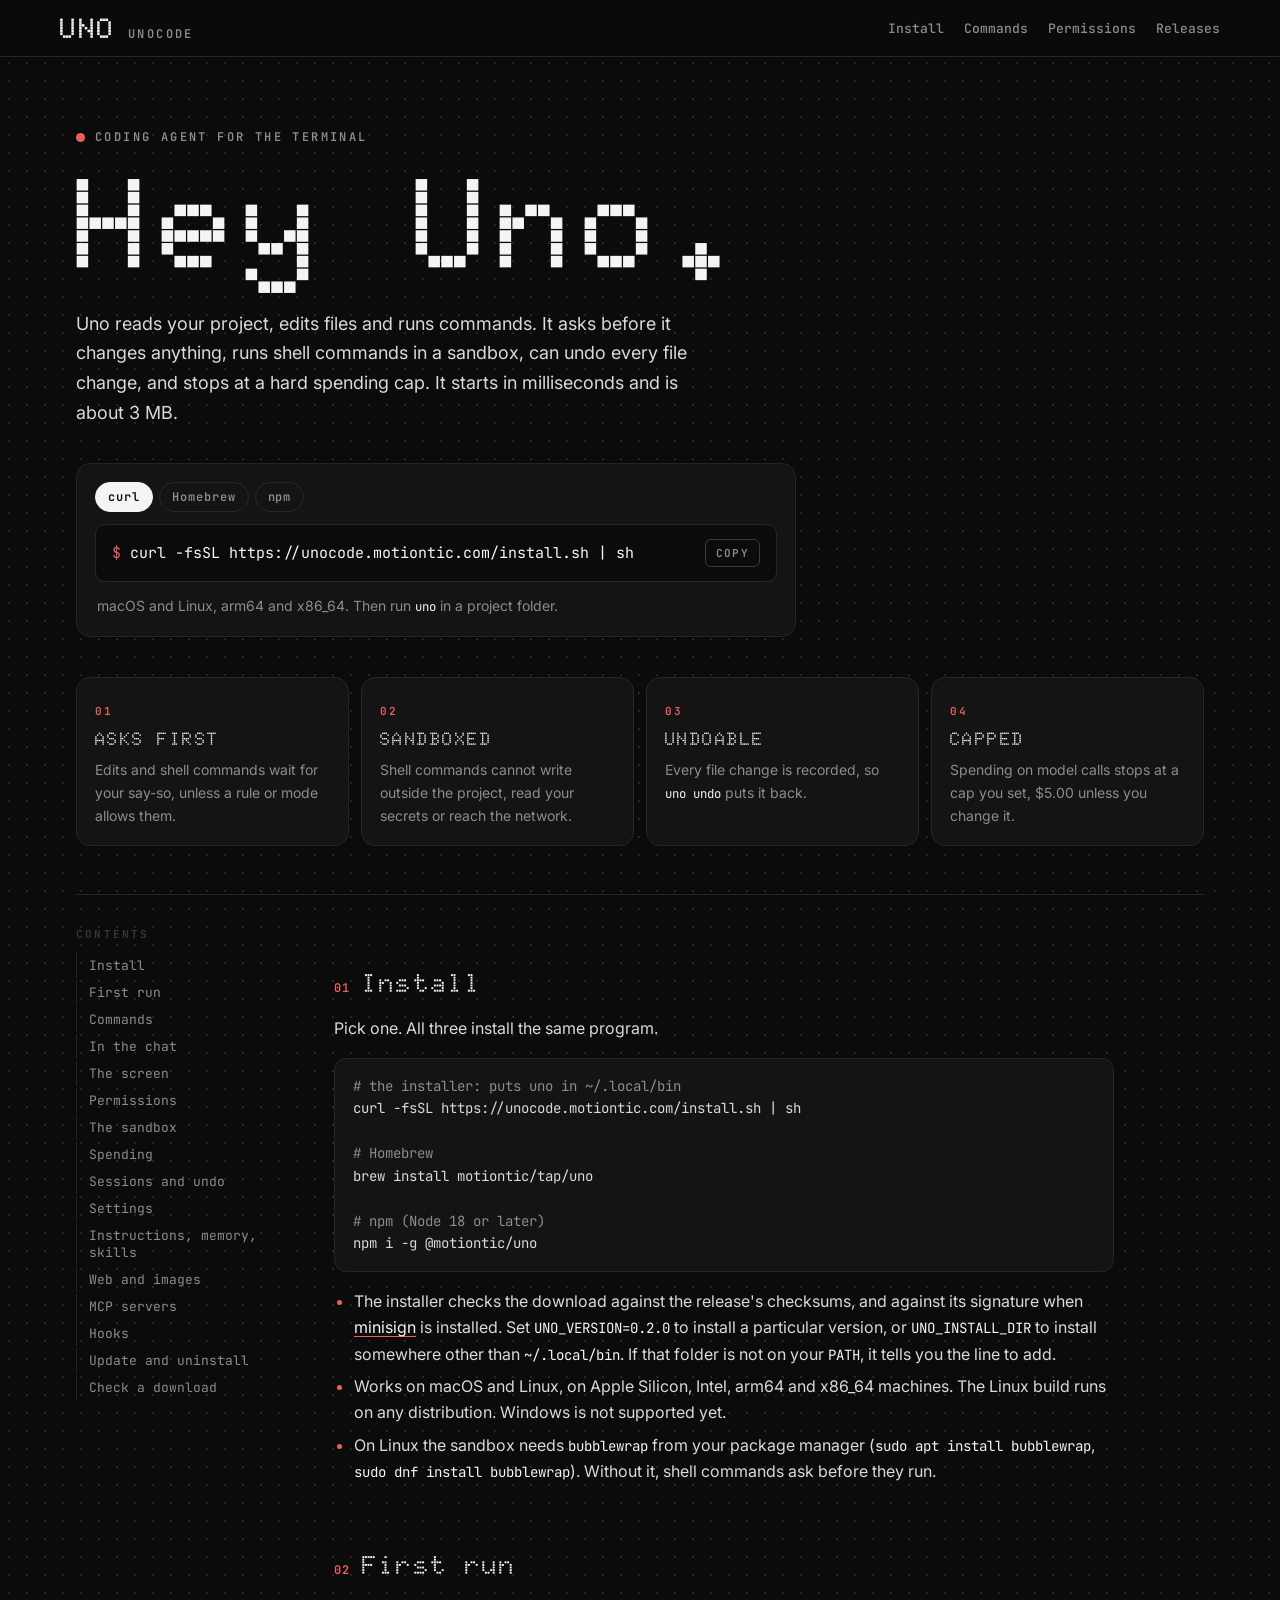
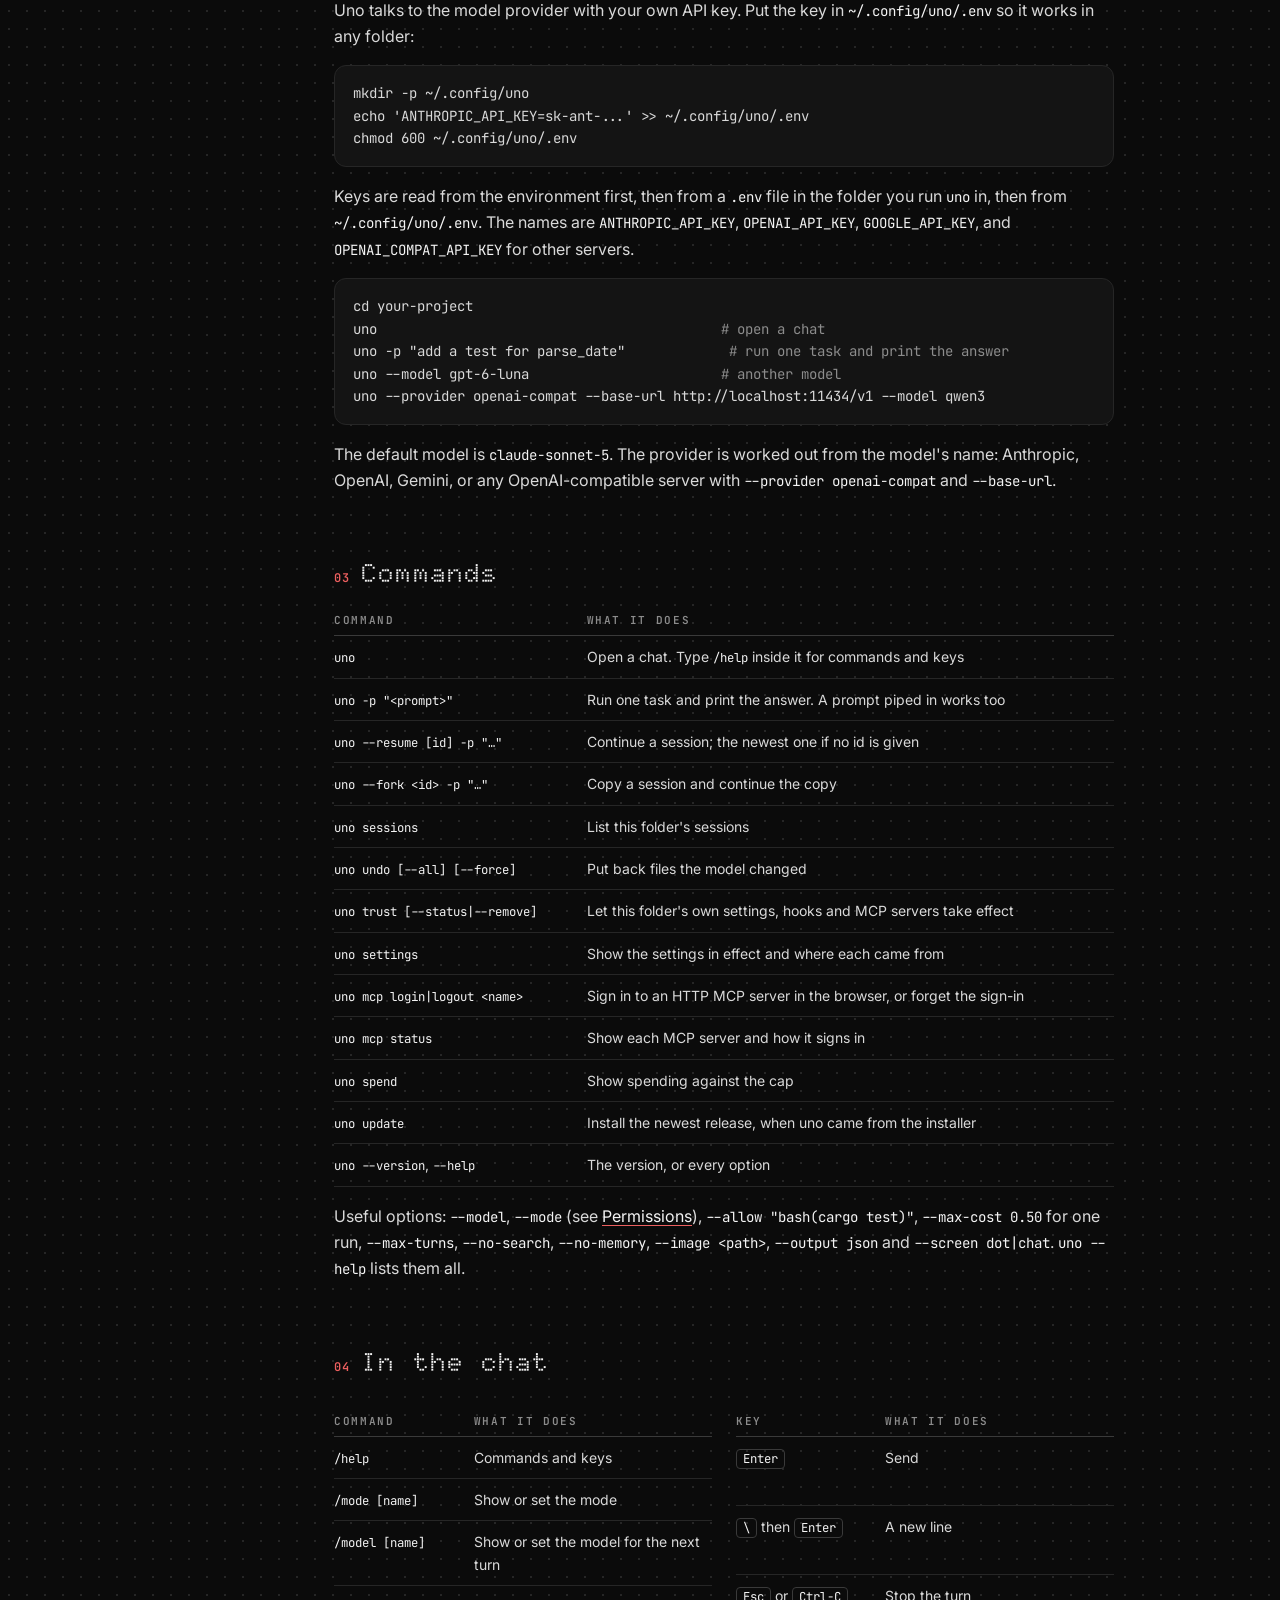
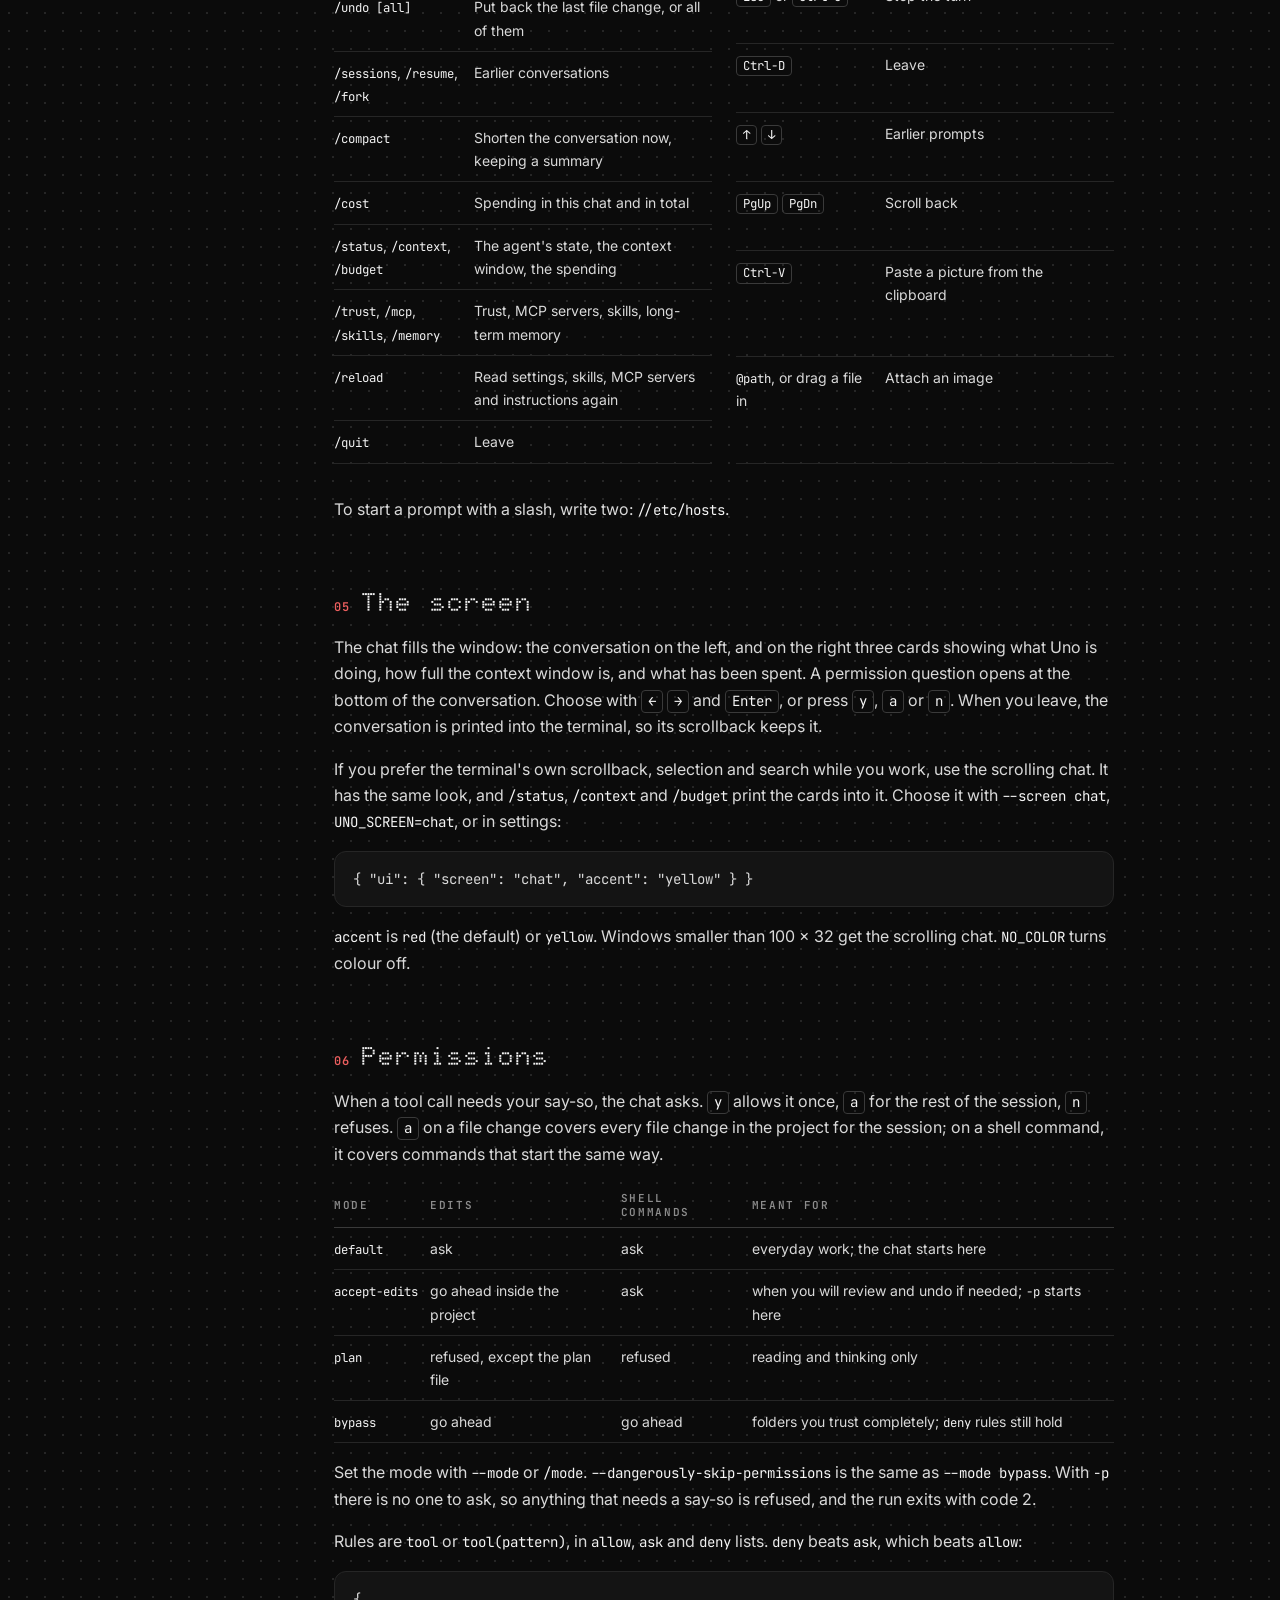
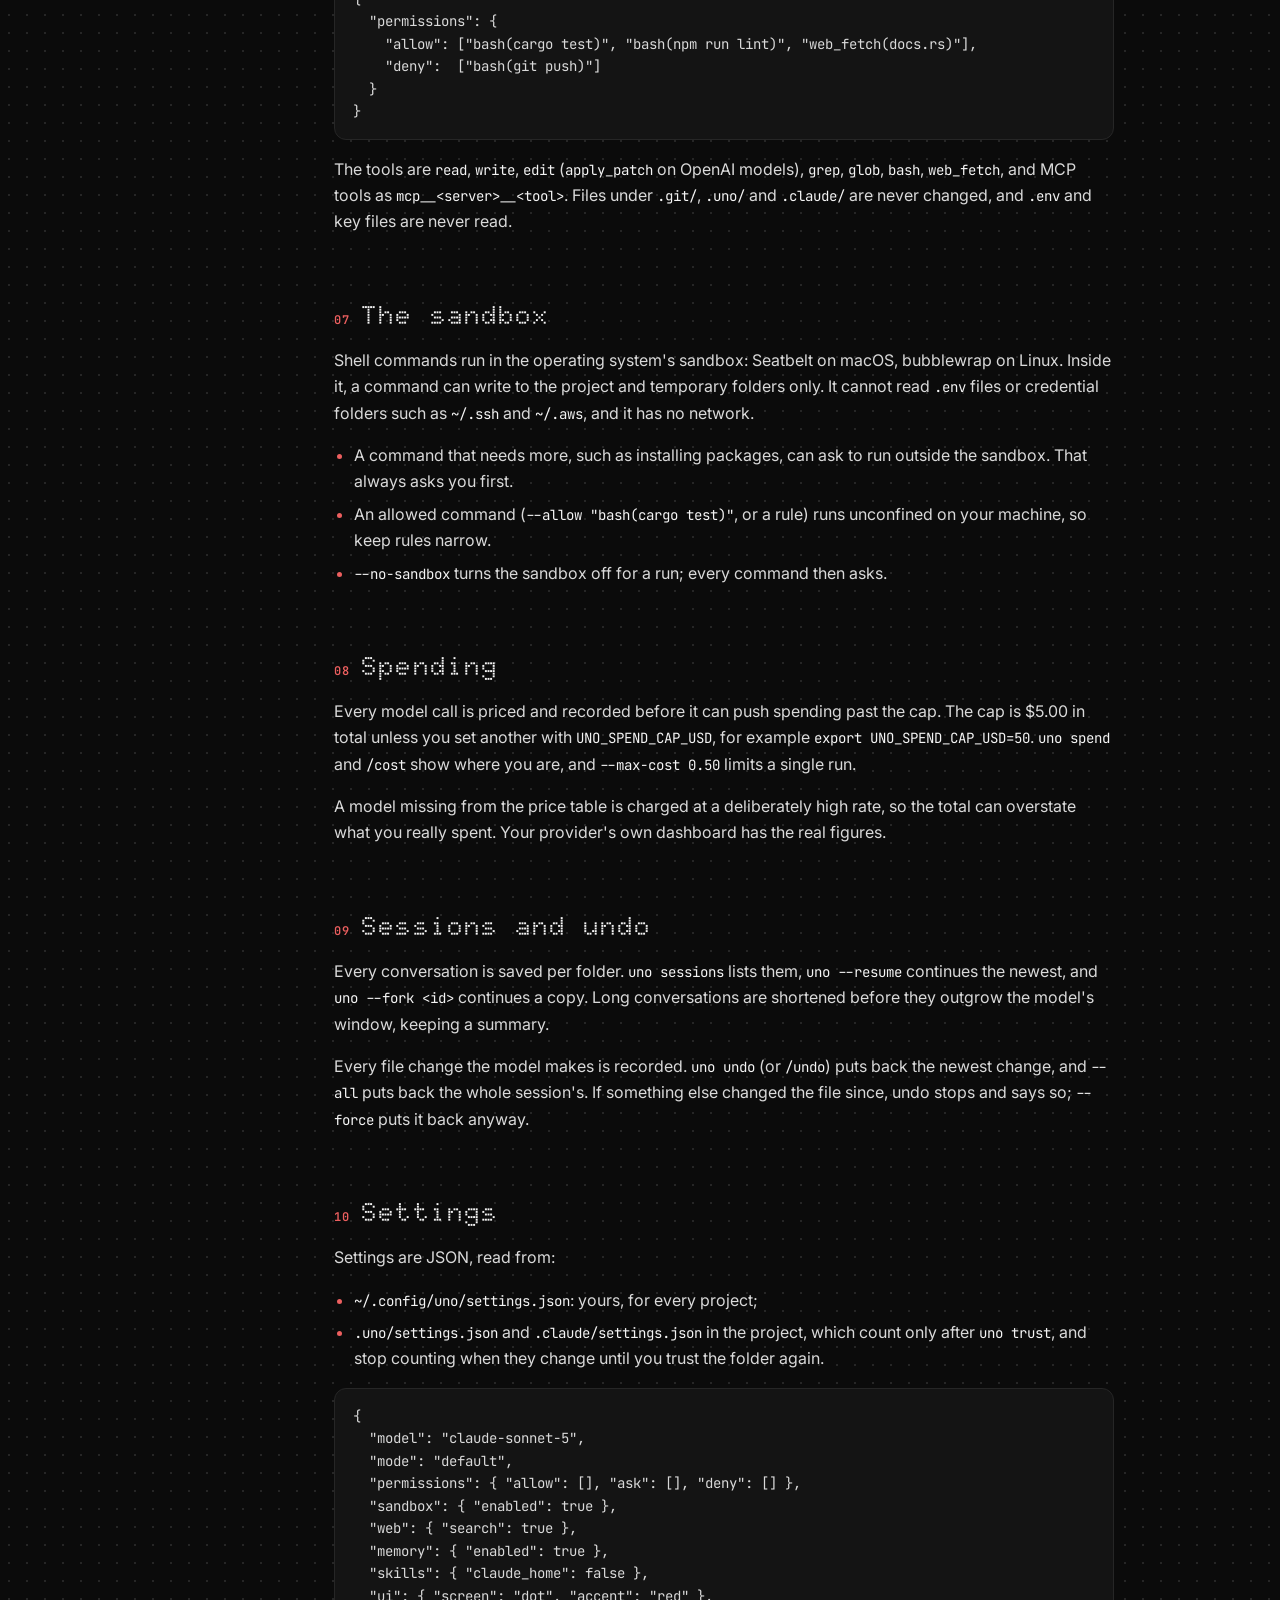
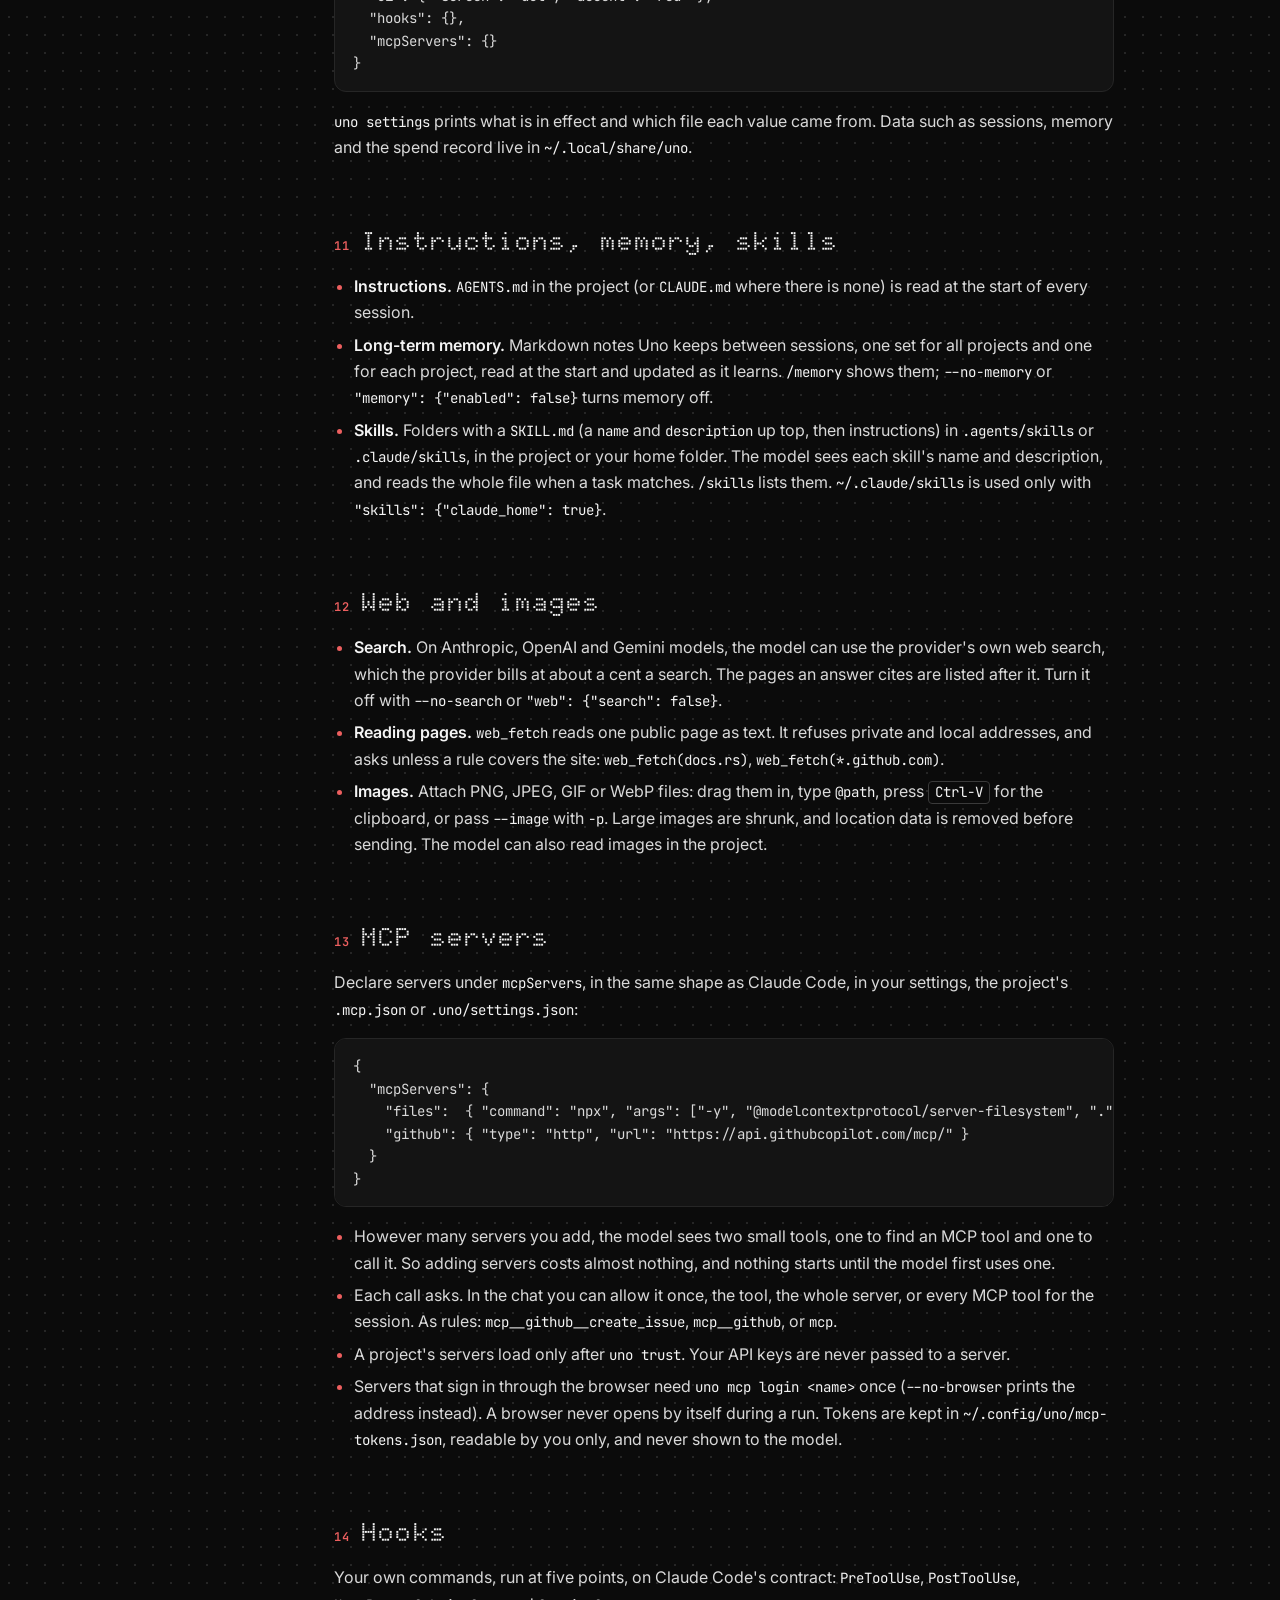
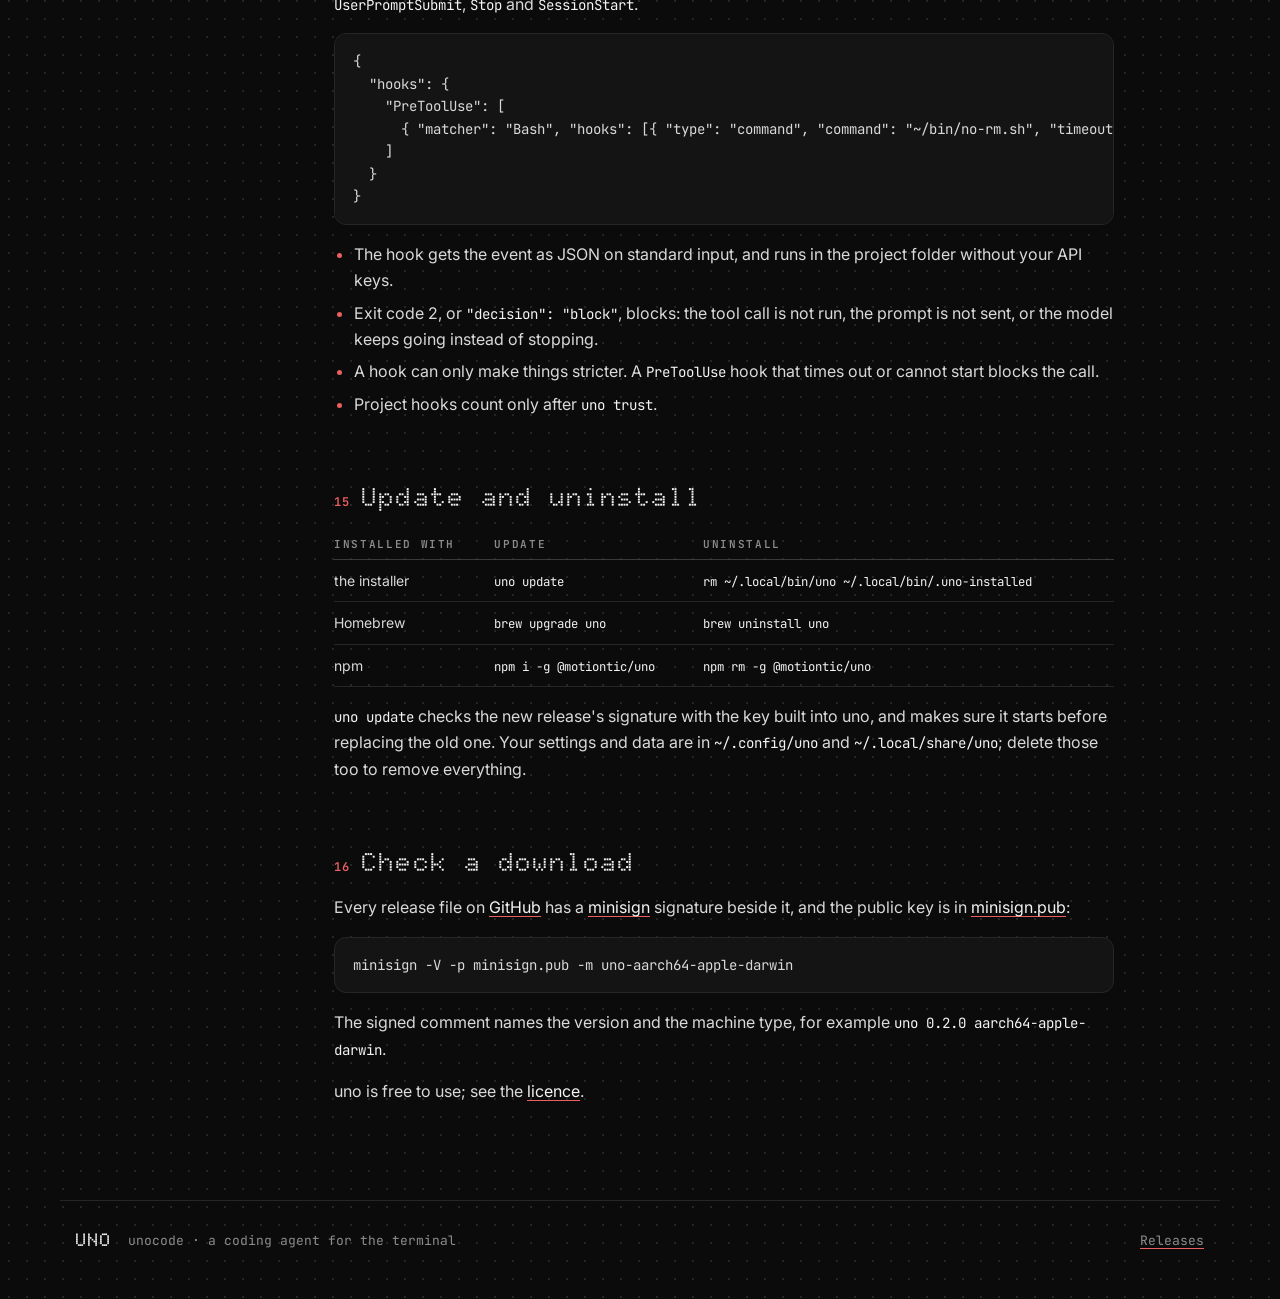
==== index.html @ 49a7e7c2 "uno 0.1.0" ====
<!doctype html>
<html lang="en">
<head>
<meta charset="utf-8">
<meta name="viewport" content="width=device-width, initial-scale=1">
<title>unocode · Uno, a coding agent for the terminal</title>
<meta name="description" content="Uno is a small, fast coding agent for the terminal. It asks before it changes anything, runs commands in a sandbox, and keeps a hard cap on spending.">
<link rel="icon" href="data:image/svg+xml,%3Csvg xmlns='http://www.w3.org/2000/svg' viewBox='0 0 16 16'%3E%3Crect width='16' height='16' rx='3' fill='%230b0b0b'/%3E%3Ccircle cx='8' cy='8' r='3.5' fill='%23ec5f5f'/%3E%3C/svg%3E">
<link rel="preconnect" href="https://fonts.googleapis.com">
<link rel="preconnect" href="https://fonts.gstatic.com" crossorigin>
<link href="https://fonts.googleapis.com/css2?family=Doto:wght@700;900&family=JetBrains+Mono:wght@400;600&family=Inter:wght@400;500;600&display=swap" rel="stylesheet">
<link rel="stylesheet" href="style.css">
</head>
<body>

<header class="top">
  <a class="mark" href="#top" aria-label="unocode home"><span class="dots">UNO</span><span class="name">UNOCODE</span></a>
  <nav class="toplinks">
    <a href="#install">Install</a>
    <a href="#commands">Commands</a>
    <a href="#permissions">Permissions</a>
    <a href="https://github.com/motiontic/unocode-releases/releases">Releases</a>
  </nav>
</header>

<main id="top">

<section class="hero">
  <p class="eyebrow"><span class="live"></span> CODING AGENT FOR THE TERMINAL</p>
  <h1 class="dots">Hey Uno.</h1>
  <p class="lede">Uno reads your project, edits files and runs commands. It asks before it changes anything, runs shell commands in a sandbox, can undo every file change, and stops at a hard spending cap. It starts in milliseconds and is about 3 MB.</p>

  <div class="install" role="tablist" aria-label="Ways to install">
    <div class="tabs">
      <button role="tab" aria-selected="true" data-tab="curl">curl</button>
      <button role="tab" aria-selected="false" data-tab="brew">Homebrew</button>
      <button role="tab" aria-selected="false" data-tab="npm">npm</button>
    </div>
    <div class="cmd" data-panel="curl"><code>curl -fsSL https://unocode.motiontic.com/install.sh | sh</code><button class="copy" aria-label="Copy">COPY</button></div>
    <div class="cmd" data-panel="brew" hidden><code>brew install motiontic/tap/uno</code><button class="copy" aria-label="Copy">COPY</button></div>
    <div class="cmd" data-panel="npm" hidden><code>npm i -g @motiontic/uno</code><button class="copy" aria-label="Copy">COPY</button></div>
    <p class="fine">macOS and Linux, arm64 and x86_64. Then run <code>uno</code> in a project folder.</p>
  </div>

  <div class="cards">
    <div class="card"><span class="num">01</span><h3>ASKS FIRST</h3><p>Edits and shell commands wait for your say-so, unless a rule or mode allows them.</p></div>
    <div class="card"><span class="num">02</span><h3>SANDBOXED</h3><p>Shell commands cannot write outside the project, read your secrets or reach the network.</p></div>
    <div class="card"><span class="num">03</span><h3>UNDOABLE</h3><p>Every file change is recorded, so <code>uno undo</code> puts it back.</p></div>
    <div class="card"><span class="num">04</span><h3>CAPPED</h3><p>Spending on model calls stops at a cap you set, $5.00 unless you change it.</p></div>
  </div>
</section>

<div class="layout">
<aside class="toc" aria-label="Contents">
  <p class="toc-title">CONTENTS</p>
  <a href="#install">Install</a>
  <a href="#first-run">First run</a>
  <a href="#commands">Commands</a>
  <a href="#chat">In the chat</a>
  <a href="#screen">The screen</a>
  <a href="#permissions">Permissions</a>
  <a href="#sandbox">The sandbox</a>
  <a href="#spending">Spending</a>
  <a href="#sessions">Sessions and undo</a>
  <a href="#settings">Settings</a>
  <a href="#context">Instructions, memory, skills</a>
  <a href="#web">Web and images</a>
  <a href="#mcp">MCP servers</a>
  <a href="#hooks">Hooks</a>
  <a href="#update">Update and uninstall</a>
  <a href="#verify">Check a download</a>
</aside>

<article class="doc">

<section id="install">
<h2><span class="n">01</span> Install</h2>
<p>Pick one. All three install the same program.</p>
<pre><code><span class="c"># the installer: puts uno in ~/.local/bin</span>
curl -fsSL https://unocode.motiontic.com/install.sh | sh

<span class="c"># Homebrew</span>
brew install motiontic/tap/uno

<span class="c"># npm (Node 18 or later)</span>
npm i -g @motiontic/uno</code></pre>
<ul>
  <li>The installer checks the download against the release's checksums, and against its signature when <a href="https://jedisct1.github.io/minisign/">minisign</a> is installed. Set <code>UNO_VERSION=0.2.0</code> to install a particular version, or <code>UNO_INSTALL_DIR</code> to install somewhere other than <code>~/.local/bin</code>. If that folder is not on your <code>PATH</code>, it tells you the line to add.</li>
  <li>Works on macOS and Linux, on Apple Silicon, Intel, arm64 and x86_64 machines. The Linux build runs on any distribution. Windows is not supported yet.</li>
  <li>On Linux the sandbox needs <code>bubblewrap</code> from your package manager (<code>sudo apt install bubblewrap</code>, <code>sudo dnf install bubblewrap</code>). Without it, shell commands ask before they run.</li>
</ul>
</section>

<section id="first-run">
<h2><span class="n">02</span> First run</h2>
<p>Uno talks to the model provider with your own API key. Put the key in <code>~/.config/uno/.env</code> so it works in any folder:</p>
<pre><code>mkdir -p ~/.config/uno
echo 'ANTHROPIC_API_KEY=sk-ant-...' &gt;&gt; ~/.config/uno/.env
chmod 600 ~/.config/uno/.env</code></pre>
<p>Keys are read from the environment first, then from a <code>.env</code> file in the folder you run <code>uno</code> in, then from <code>~/.config/uno/.env</code>. The names are <code>ANTHROPIC_API_KEY</code>, <code>OPENAI_API_KEY</code>, <code>GOOGLE_API_KEY</code>, and <code>OPENAI_COMPAT_API_KEY</code> for other servers.</p>
<pre><code>cd your-project
uno                                           <span class="c"># open a chat</span>
uno -p "add a test for parse_date"             <span class="c"># run one task and print the answer</span>
uno --model gpt-6-luna                        <span class="c"># another model</span>
uno --provider openai-compat --base-url http://localhost:11434/v1 --model qwen3</code></pre>
<p>The default model is <code>claude-sonnet-5</code>. The provider is worked out from the model's name: Anthropic, OpenAI, Gemini, or any OpenAI-compatible server with <code>--provider openai-compat</code> and <code>--base-url</code>.</p>
</section>

<section id="commands">
<h2><span class="n">03</span> Commands</h2>
<table>
<thead><tr><th>Command</th><th>What it does</th></tr></thead>
<tbody>
<tr><td><code>uno</code></td><td>Open a chat. Type <code>/help</code> inside it for commands and keys</td></tr>
<tr><td><code>uno -p "&lt;prompt&gt;"</code></td><td>Run one task and print the answer. A prompt piped in works too</td></tr>
<tr><td><code>uno --resume [id] -p "…"</code></td><td>Continue a session; the newest one if no id is given</td></tr>
<tr><td><code>uno --fork &lt;id&gt; -p "…"</code></td><td>Copy a session and continue the copy</td></tr>
<tr><td><code>uno sessions</code></td><td>List this folder's sessions</td></tr>
<tr><td><code>uno undo [--all] [--force]</code></td><td>Put back files the model changed</td></tr>
<tr><td><code>uno trust [--status|--remove]</code></td><td>Let this folder's own settings, hooks and MCP servers take effect</td></tr>
<tr><td><code>uno settings</code></td><td>Show the settings in effect and where each came from</td></tr>
<tr><td><code>uno mcp login|logout &lt;name&gt;</code></td><td>Sign in to an HTTP MCP server in the browser, or forget the sign-in</td></tr>
<tr><td><code>uno mcp status</code></td><td>Show each MCP server and how it signs in</td></tr>
<tr><td><code>uno spend</code></td><td>Show spending against the cap</td></tr>
<tr><td><code>uno update</code></td><td>Install the newest release, when uno came from the installer</td></tr>
<tr><td><code>uno --version</code>, <code>--help</code></td><td>The version, or every option</td></tr>
</tbody>
</table>
<p>Useful options: <code>--model</code>, <code>--mode</code> (see <a href="#permissions">Permissions</a>), <code>--allow "bash(cargo test)"</code>, <code>--max-cost 0.50</code> for one run, <code>--max-turns</code>, <code>--no-search</code>, <code>--no-memory</code>, <code>--image &lt;path&gt;</code>, <code>--output json</code> and <code>--screen dot|chat</code>. <code>uno --help</code> lists them all.</p>
</section>

<section id="chat">
<h2><span class="n">04</span> In the chat</h2>
<div class="two">
<table>
<thead><tr><th>Command</th><th>What it does</th></tr></thead>
<tbody>
<tr><td><code>/help</code></td><td>Commands and keys</td></tr>
<tr><td><code>/mode [name]</code></td><td>Show or set the mode</td></tr>
<tr><td><code>/model [name]</code></td><td>Show or set the model for the next turn</td></tr>
<tr><td><code>/undo [all]</code></td><td>Put back the last file change, or all of them</td></tr>
<tr><td><code>/sessions</code>, <code>/resume</code>, <code>/fork</code></td><td>Earlier conversations</td></tr>
<tr><td><code>/compact</code></td><td>Shorten the conversation now, keeping a summary</td></tr>
<tr><td><code>/cost</code></td><td>Spending in this chat and in total</td></tr>
<tr><td><code>/status</code>, <code>/context</code>, <code>/budget</code></td><td>The agent's state, the context window, the spending</td></tr>
<tr><td><code>/trust</code>, <code>/mcp</code>, <code>/skills</code>, <code>/memory</code></td><td>Trust, MCP servers, skills, long-term memory</td></tr>
<tr><td><code>/reload</code></td><td>Read settings, skills, MCP servers and instructions again</td></tr>
<tr><td><code>/quit</code></td><td>Leave</td></tr>
</tbody>
</table>
<table>
<thead><tr><th>Key</th><th>What it does</th></tr></thead>
<tbody>
<tr><td><kbd>Enter</kbd></td><td>Send</td></tr>
<tr><td><kbd>\</kbd> then <kbd>Enter</kbd></td><td>A new line</td></tr>
<tr><td><kbd>Esc</kbd> or <kbd>Ctrl-C</kbd></td><td>Stop the turn</td></tr>
<tr><td><kbd>Ctrl-D</kbd></td><td>Leave</td></tr>
<tr><td><kbd>↑</kbd> <kbd>↓</kbd></td><td>Earlier prompts</td></tr>
<tr><td><kbd>PgUp</kbd> <kbd>PgDn</kbd></td><td>Scroll back</td></tr>
<tr><td><kbd>Ctrl-V</kbd></td><td>Paste a picture from the clipboard</td></tr>
<tr><td><code>@path</code>, or drag a file in</td><td>Attach an image</td></tr>
</tbody>
</table>
</div>
<p>To start a prompt with a slash, write two: <code>//etc/hosts</code>.</p>
</section>

<section id="screen">
<h2><span class="n">05</span> The screen</h2>
<p>The chat fills the window: the conversation on the left, and on the right three cards showing what Uno is doing, how full the context window is, and what has been spent. A permission question opens at the bottom of the conversation. Choose with <kbd>←</kbd> <kbd>→</kbd> and <kbd>Enter</kbd>, or press <kbd>y</kbd>, <kbd>a</kbd> or <kbd>n</kbd>. When you leave, the conversation is printed into the terminal, so its scrollback keeps it.</p>
<p>If you prefer the terminal's own scrollback, selection and search while you work, use the scrolling chat. It has the same look, and <code>/status</code>, <code>/context</code> and <code>/budget</code> print the cards into it. Choose it with <code>--screen chat</code>, <code>UNO_SCREEN=chat</code>, or in settings:</p>
<pre><code>{ "ui": { "screen": "chat", "accent": "yellow" } }</code></pre>
<p><code>accent</code> is <code>red</code> (the default) or <code>yellow</code>. Windows smaller than 100 × 32 get the scrolling chat. <code>NO_COLOR</code> turns colour off.</p>
</section>

<section id="permissions">
<h2><span class="n">06</span> Permissions</h2>
<p>When a tool call needs your say-so, the chat asks. <kbd>y</kbd> allows it once, <kbd>a</kbd> for the rest of the session, <kbd>n</kbd> refuses. <kbd>a</kbd> on a file change covers every file change in the project for the session; on a shell command, it covers commands that start the same way.</p>
<table>
<thead><tr><th>Mode</th><th>Edits</th><th>Shell commands</th><th>Meant for</th></tr></thead>
<tbody>
<tr><td><code>default</code></td><td>ask</td><td>ask</td><td>everyday work; the chat starts here</td></tr>
<tr><td><code>accept-edits</code></td><td>go ahead inside the project</td><td>ask</td><td>when you will review and undo if needed; <code>-p</code> starts here</td></tr>
<tr><td><code>plan</code></td><td>refused, except the plan file</td><td>refused</td><td>reading and thinking only</td></tr>
<tr><td><code>bypass</code></td><td>go ahead</td><td>go ahead</td><td>folders you trust completely; <code>deny</code> rules still hold</td></tr>
</tbody>
</table>
<p>Set the mode with <code>--mode</code> or <code>/mode</code>. <code>--dangerously-skip-permissions</code> is the same as <code>--mode bypass</code>. With <code>-p</code> there is no one to ask, so anything that needs a say-so is refused, and the run exits with code 2.</p>
<p>Rules are <code>tool</code> or <code>tool(pattern)</code>, in <code>allow</code>, <code>ask</code> and <code>deny</code> lists. <code>deny</code> beats <code>ask</code>, which beats <code>allow</code>:</p>
<pre><code>{
  "permissions": {
    "allow": ["bash(cargo test)", "bash(npm run lint)", "web_fetch(docs.rs)"],
    "deny":  ["bash(git push)"]
  }
}</code></pre>
<p>The tools are <code>read</code>, <code>write</code>, <code>edit</code> (<code>apply_patch</code> on OpenAI models), <code>grep</code>, <code>glob</code>, <code>bash</code>, <code>web_fetch</code>, and MCP tools as <code>mcp__&lt;server&gt;__&lt;tool&gt;</code>. Files under <code>.git/</code>, <code>.uno/</code> and <code>.claude/</code> are never changed, and <code>.env</code> and key files are never read.</p>
</section>

<section id="sandbox">
<h2><span class="n">07</span> The sandbox</h2>
<p>Shell commands run in the operating system's sandbox: Seatbelt on macOS, bubblewrap on Linux. Inside it, a command can write to the project and temporary folders only. It cannot read <code>.env</code> files or credential folders such as <code>~/.ssh</code> and <code>~/.aws</code>, and it has no network.</p>
<ul>
  <li>A command that needs more, such as installing packages, can ask to run outside the sandbox. That always asks you first.</li>
  <li>An allowed command (<code>--allow "bash(cargo test)"</code>, or a rule) runs unconfined on your machine, so keep rules narrow.</li>
  <li><code>--no-sandbox</code> turns the sandbox off for a run; every command then asks.</li>
</ul>
</section>

<section id="spending">
<h2><span class="n">08</span> Spending</h2>
<p>Every model call is priced and recorded before it can push spending past the cap. The cap is $5.00 in total unless you set another with <code>UNO_SPEND_CAP_USD</code>, for example <code>export UNO_SPEND_CAP_USD=50</code>. <code>uno spend</code> and <code>/cost</code> show where you are, and <code>--max-cost 0.50</code> limits a single run.</p>
<p>A model missing from the price table is charged at a deliberately high rate, so the total can overstate what you really spent. Your provider's own dashboard has the real figures.</p>
</section>

<section id="sessions">
<h2><span class="n">09</span> Sessions and undo</h2>
<p>Every conversation is saved per folder. <code>uno sessions</code> lists them, <code>uno --resume</code> continues the newest, and <code>uno --fork &lt;id&gt;</code> continues a copy. Long conversations are shortened before they outgrow the model's window, keeping a summary.</p>
<p>Every file change the model makes is recorded. <code>uno undo</code> (or <code>/undo</code>) puts back the newest change, and <code>--all</code> puts back the whole session's. If something else changed the file since, undo stops and says so; <code>--force</code> puts it back anyway.</p>
</section>

<section id="settings">
<h2><span class="n">10</span> Settings</h2>
<p>Settings are JSON, read from:</p>
<ul>
  <li><code>~/.config/uno/settings.json</code>: yours, for every project;</li>
  <li><code>.uno/settings.json</code> and <code>.claude/settings.json</code> in the project, which count only after <code>uno trust</code>, and stop counting when they change until you trust the folder again.</li>
</ul>
<pre><code>{
  "model": "claude-sonnet-5",
  "mode": "default",
  "permissions": { "allow": [], "ask": [], "deny": [] },
  "sandbox": { "enabled": true },
  "web": { "search": true },
  "memory": { "enabled": true },
  "skills": { "claude_home": false },
  "ui": { "screen": "dot", "accent": "red" },
  "hooks": {},
  "mcpServers": {}
}</code></pre>
<p><code>uno settings</code> prints what is in effect and which file each value came from. Data such as sessions, memory and the spend record live in <code>~/.local/share/uno</code>.</p>
</section>

<section id="context">
<h2><span class="n">11</span> Instructions, memory, skills</h2>
<ul>
  <li><strong>Instructions.</strong> <code>AGENTS.md</code> in the project (or <code>CLAUDE.md</code> where there is none) is read at the start of every session.</li>
  <li><strong>Long-term memory.</strong> Markdown notes Uno keeps between sessions, one set for all projects and one for each project, read at the start and updated as it learns. <code>/memory</code> shows them; <code>--no-memory</code> or <code>"memory": {"enabled": false}</code> turns memory off.</li>
  <li><strong>Skills.</strong> Folders with a <code>SKILL.md</code> (a <code>name</code> and <code>description</code> up top, then instructions) in <code>.agents/skills</code> or <code>.claude/skills</code>, in the project or your home folder. The model sees each skill's name and description, and reads the whole file when a task matches. <code>/skills</code> lists them. <code>~/.claude/skills</code> is used only with <code>"skills": {"claude_home": true}</code>.</li>
</ul>
</section>

<section id="web">
<h2><span class="n">12</span> Web and images</h2>
<ul>
  <li><strong>Search.</strong> On Anthropic, OpenAI and Gemini models, the model can use the provider's own web search, which the provider bills at about a cent a search. The pages an answer cites are listed after it. Turn it off with <code>--no-search</code> or <code>"web": {"search": false}</code>.</li>
  <li><strong>Reading pages.</strong> <code>web_fetch</code> reads one public page as text. It refuses private and local addresses, and asks unless a rule covers the site: <code>web_fetch(docs.rs)</code>, <code>web_fetch(*.github.com)</code>.</li>
  <li><strong>Images.</strong> Attach PNG, JPEG, GIF or WebP files: drag them in, type <code>@path</code>, press <kbd>Ctrl-V</kbd> for the clipboard, or pass <code>--image</code> with <code>-p</code>. Large images are shrunk, and location data is removed before sending. The model can also read images in the project.</li>
</ul>
</section>

<section id="mcp">
<h2><span class="n">13</span> MCP servers</h2>
<p>Declare servers under <code>mcpServers</code>, in the same shape as Claude Code, in your settings, the project's <code>.mcp.json</code> or <code>.uno/settings.json</code>:</p>
<pre><code>{
  "mcpServers": {
    "files":  { "command": "npx", "args": ["-y", "@modelcontextprotocol/server-filesystem", "."] },
    "github": { "type": "http", "url": "https://api.githubcopilot.com/mcp/" }
  }
}</code></pre>
<ul>
  <li>However many servers you add, the model sees two small tools, one to find an MCP tool and one to call it. So adding servers costs almost nothing, and nothing starts until the model first uses one.</li>
  <li>Each call asks. In the chat you can allow it once, the tool, the whole server, or every MCP tool for the session. As rules: <code>mcp__github__create_issue</code>, <code>mcp__github</code>, or <code>mcp</code>.</li>
  <li>A project's servers load only after <code>uno trust</code>. Your API keys are never passed to a server.</li>
  <li>Servers that sign in through the browser need <code>uno mcp login &lt;name&gt;</code> once (<code>--no-browser</code> prints the address instead). A browser never opens by itself during a run. Tokens are kept in <code>~/.config/uno/mcp-tokens.json</code>, readable by you only, and never shown to the model.</li>
</ul>
</section>

<section id="hooks">
<h2><span class="n">14</span> Hooks</h2>
<p>Your own commands, run at five points, on Claude Code's contract: <code>PreToolUse</code>, <code>PostToolUse</code>, <code>UserPromptSubmit</code>, <code>Stop</code> and <code>SessionStart</code>.</p>
<pre><code>{
  "hooks": {
    "PreToolUse": [
      { "matcher": "Bash", "hooks": [{ "type": "command", "command": "~/bin/no-rm.sh", "timeout": 10 }] }
    ]
  }
}</code></pre>
<ul>
  <li>The hook gets the event as JSON on standard input, and runs in the project folder without your API keys.</li>
  <li>Exit code 2, or <code>"decision": "block"</code>, blocks: the tool call is not run, the prompt is not sent, or the model keeps going instead of stopping.</li>
  <li>A hook can only make things stricter. A <code>PreToolUse</code> hook that times out or cannot start blocks the call.</li>
  <li>Project hooks count only after <code>uno trust</code>.</li>
</ul>
</section>

<section id="update">
<h2><span class="n">15</span> Update and uninstall</h2>
<table>
<thead><tr><th>Installed with</th><th>Update</th><th>Uninstall</th></tr></thead>
<tbody>
<tr><td>the installer</td><td><code>uno update</code></td><td><code>rm ~/.local/bin/uno ~/.local/bin/.uno-installed</code></td></tr>
<tr><td>Homebrew</td><td><code>brew upgrade uno</code></td><td><code>brew uninstall uno</code></td></tr>
<tr><td>npm</td><td><code>npm i -g @motiontic/uno</code></td><td><code>npm rm -g @motiontic/uno</code></td></tr>
</tbody>
</table>
<p><code>uno update</code> checks the new release's signature with the key built into uno, and makes sure it starts before replacing the old one. Your settings and data are in <code>~/.config/uno</code> and <code>~/.local/share/uno</code>; delete those too to remove everything.</p>
</section>

<section id="verify">
<h2><span class="n">16</span> Check a download</h2>
<p>Every release file on <a href="https://github.com/motiontic/unocode-releases/releases">GitHub</a> has a <a href="https://jedisct1.github.io/minisign/">minisign</a> signature beside it, and the public key is in <a href="https://github.com/motiontic/unocode-releases/blob/main/minisign.pub">minisign.pub</a>:</p>
<pre><code>minisign -V -p minisign.pub -m uno-aarch64-apple-darwin</code></pre>
<p>The signed comment names the version and the machine type, for example <code>uno 0.2.0 aarch64-apple-darwin</code>.</p>
<p>uno is free to use; see the <a href="https://github.com/motiontic/unocode-releases/blob/main/LICENSE">licence</a>.</p>
</section>

</article>
</div>
</main>

<footer class="foot">
  <span class="dots small">UNO</span>
  <span>unocode · a coding agent for the terminal</span>
  <a href="https://github.com/motiontic/unocode-releases/releases">Releases</a>
</footer>

<script>
for (const tab of document.querySelectorAll("[data-tab]")) {
  tab.addEventListener("click", () => {
    for (const t of document.querySelectorAll("[data-tab]")) t.setAttribute("aria-selected", t === tab);
    for (const p of document.querySelectorAll("[data-panel]")) p.hidden = p.dataset.panel !== tab.dataset.tab;
  });
}
for (const button of document.querySelectorAll(".copy")) {
  button.addEventListener("click", async () => {
    const text = button.parentElement.querySelector("code").textContent;
    try {
      await navigator.clipboard.writeText(text);
      button.textContent = "COPIED";
    } catch {
      button.textContent = "SELECT";
    }
    setTimeout(() => (button.textContent = "COPY"), 1600);
  });
}
</script>
</body>
</html>
---- style.css ----
/* unocode.motiontic.com: the Dot look of uno's own screen. Dark cards, one muted red
   accent, dot-matrix type for headings, no icons. */

:root {
  color-scheme: dark;
  --page: #0b0b0b;
  --card: #141414;
  --line: #262626;
  --ghost: #3a3a3a;
  --dim: #8c8c8c;
  --fg: #d9d9d9;
  --str: #f4f4f4;
  --accent: #ec5f5f;
  --mono: "JetBrains Mono", ui-monospace, SFMono-Regular, Menlo, monospace;
  --sans: Inter, system-ui, -apple-system, "Segoe UI", sans-serif;
  --dots: Doto, var(--mono);
}

* { box-sizing: border-box; }

html { scroll-behavior: smooth; scroll-padding-top: 76px; }

body {
  margin: 0;
  background: var(--page);
  background-image: radial-gradient(var(--line) 1px, transparent 1.2px);
  background-size: 18px 18px;
  color: var(--fg);
  font: 16px/1.65 var(--sans);
  -webkit-font-smoothing: antialiased;
}

a { color: var(--str); text-decoration-color: var(--accent); text-underline-offset: 3px; }
a:hover { color: var(--accent); }

code, kbd, pre { font-family: var(--mono); font-size: 0.88em; }
code { color: var(--str); }
kbd {
  display: inline-block;
  padding: 0 6px;
  border: 1px solid var(--ghost);
  border-radius: 4px;
  color: var(--str);
  line-height: 1.5;
}

.dots { font-family: var(--dots); font-weight: 900; letter-spacing: 0.06em; }

/* Header */
.top {
  position: sticky;
  top: 0;
  z-index: 10;
  display: flex;
  align-items: center;
  justify-content: space-between;
  gap: 16px;
  padding: 14px max(16px, calc((100vw - 1160px) / 2));
  background: rgb(11 11 11 / 0.88);
  backdrop-filter: blur(8px);
  border-bottom: 1px solid var(--line);
}
.mark { display: flex; align-items: baseline; gap: 12px; text-decoration: none; }
.mark .dots { font-size: 28px; color: var(--str); line-height: 1; }
.mark .name { font: 600 12px var(--mono); letter-spacing: 0.2em; color: var(--dim); }
.toplinks { display: flex; gap: 20px; font: 500 13px var(--mono); }
.toplinks a { color: var(--dim); text-decoration: none; }
.toplinks a:hover { color: var(--str); }

main { max-width: 1160px; margin: 0 auto; padding: 0 16px; }

/* Hero */
.hero { padding: 72px 0 48px; }
.eyebrow {
  display: flex;
  align-items: center;
  gap: 10px;
  margin: 0 0 18px;
  font: 600 12px var(--mono);
  letter-spacing: 0.2em;
  color: var(--dim);
}
.live {
  width: 9px;
  height: 9px;
  border-radius: 50%;
  background: var(--accent);
  animation: breathe 2.4s ease-in-out infinite;
}
@keyframes breathe { 50% { opacity: 0.35; } }
@media (prefers-reduced-motion: reduce) { .live { animation: none; } }

h1.dots {
  margin: 0;
  font-size: clamp(56px, 11vw, 128px);
  line-height: 0.95;
  color: var(--str);
}
.lede { max-width: 640px; margin: 24px 0 36px; font-size: 18px; color: var(--fg); }

.install {
  max-width: 720px;
  padding: 18px;
  background: var(--card);
  border: 1px solid var(--line);
  border-radius: 14px;
}
.tabs { display: flex; gap: 6px; margin-bottom: 12px; }
.tabs button {
  padding: 6px 12px;
  border: 1px solid var(--line);
  border-radius: 999px;
  background: transparent;
  color: var(--dim);
  font: 600 12px var(--mono);
  letter-spacing: 0.08em;
  cursor: pointer;
}
.tabs button[aria-selected="true"] { color: var(--page); background: var(--str); border-color: var(--str); }
.cmd {
  display: flex;
  align-items: center;
  gap: 12px;
  padding: 14px 16px;
  background: var(--page);
  border: 1px solid var(--line);
  border-radius: 10px;
}
.cmd[hidden] { display: none; }
.cmd code { flex: 1; overflow-x: auto; white-space: nowrap; font-size: 15px; }
.cmd code::before { content: "$ "; color: var(--accent); }
.copy {
  flex: none;
  padding: 6px 10px;
  border: 1px solid var(--ghost);
  border-radius: 6px;
  background: transparent;
  color: var(--dim);
  font: 600 11px var(--mono);
  letter-spacing: 0.12em;
  cursor: pointer;
}
.copy:hover { color: var(--str); border-color: var(--dim); }
.fine { margin: 12px 2px 0; font-size: 14px; color: var(--dim); }

.cards {
  display: grid;
  grid-template-columns: repeat(4, 1fr);
  gap: 12px;
  margin-top: 40px;
}
.card {
  padding: 18px;
  background: var(--card);
  border: 1px solid var(--line);
  border-radius: 14px;
}
.card .num { font: 600 11px var(--mono); color: var(--accent); letter-spacing: 0.15em; }
.card h3 { margin: 6px 0 8px; font: 700 18px var(--dots); letter-spacing: 0.08em; color: var(--str); }
.card p { margin: 0; font-size: 14px; color: var(--dim); }

/* Docs */
.layout {
  display: grid;
  grid-template-columns: 210px minmax(0, 1fr);
  gap: 48px;
  padding: 24px 0 80px;
  border-top: 1px solid var(--line);
}
.toc {
  position: sticky;
  top: 84px;
  align-self: start;
  display: flex;
  flex-direction: column;
  gap: 2px;
  font: 13px var(--mono);
}
.toc-title { margin: 8px 0 10px; font-weight: 600; letter-spacing: 0.2em; color: var(--ghost); font-size: 11px; }
.toc a { padding: 4px 0 4px 12px; color: var(--dim); text-decoration: none; border-left: 1px solid var(--line); }
.toc a:hover { color: var(--str); border-left-color: var(--accent); }

.doc { max-width: 780px; }
.doc section { padding-top: 24px; }
.doc h2 {
  display: flex;
  align-items: baseline;
  gap: 12px;
  margin: 24px 0 12px;
  font: 700 26px var(--dots);
  letter-spacing: 0.04em;
  color: var(--str);
}
.doc h2 .n { font: 600 12px var(--mono); color: var(--accent); letter-spacing: 0.1em; }
.doc p, .doc li { color: var(--fg); }
.doc ul { padding-left: 20px; }
.doc li { margin: 6px 0; }
.doc li::marker { color: var(--accent); }
.doc strong { color: var(--str); font-weight: 600; }

pre {
  margin: 16px 0;
  padding: 16px 18px;
  overflow-x: auto;
  background: var(--card);
  border: 1px solid var(--line);
  border-radius: 12px;
  line-height: 1.6;
}
pre code { color: var(--fg); font-size: 14px; }
pre .c { color: var(--dim); }

table {
  width: 100%;
  margin: 16px 0;
  border-collapse: collapse;
  font-size: 14px;
}
th {
  padding: 8px 12px 8px 0;
  text-align: left;
  font: 600 11px var(--mono);
  letter-spacing: 0.15em;
  text-transform: uppercase;
  color: var(--dim);
  border-bottom: 1px solid var(--ghost);
}
td { padding: 9px 12px 9px 0; vertical-align: top; border-bottom: 1px solid var(--line); }
td:first-child { white-space: nowrap; }
.two { display: grid; grid-template-columns: 1fr 1fr; gap: 24px; }
.two table td:first-child { white-space: normal; }

.foot {
  display: flex;
  align-items: center;
  gap: 16px;
  max-width: 1160px;
  margin: 0 auto;
  padding: 28px 16px 48px;
  border-top: 1px solid var(--line);
  font: 13px var(--mono);
  color: var(--dim);
}
.foot .small { font-size: 18px; color: var(--str); }
.foot a { margin-left: auto; color: var(--dim); }

@media (max-width: 900px) {
  .cards { grid-template-columns: 1fr 1fr; }
  .layout { grid-template-columns: 1fr; gap: 0; }
  .toc { display: none; }
  .two { grid-template-columns: 1fr; gap: 0; }
}

@media (max-width: 560px) {
  .toplinks a:not(:last-child) { display: none; }
  .hero { padding-top: 44px; }
  .lede { font-size: 16px; }
  .cards { grid-template-columns: 1fr; }
  .cmd code { font-size: 13px; }
  .doc table { display: block; overflow-x: auto; }
  td:first-child { white-space: normal; }
}
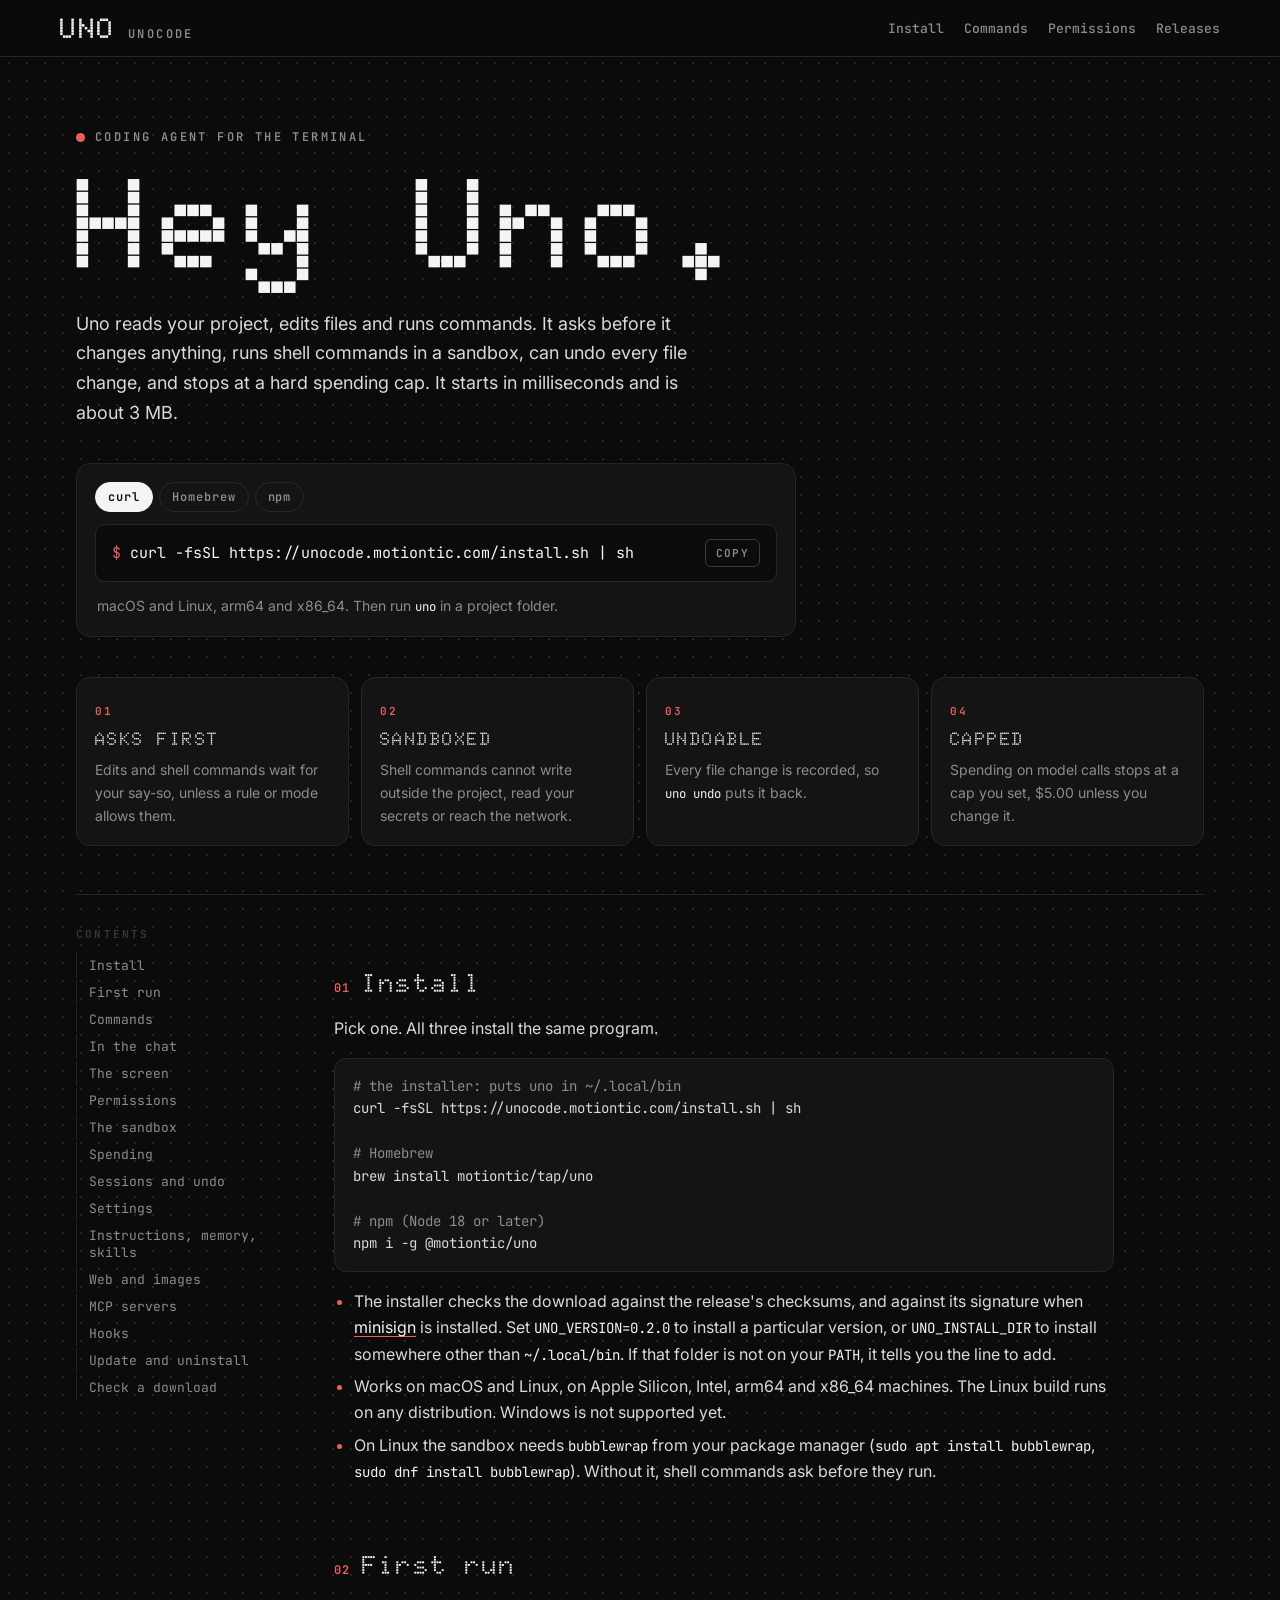
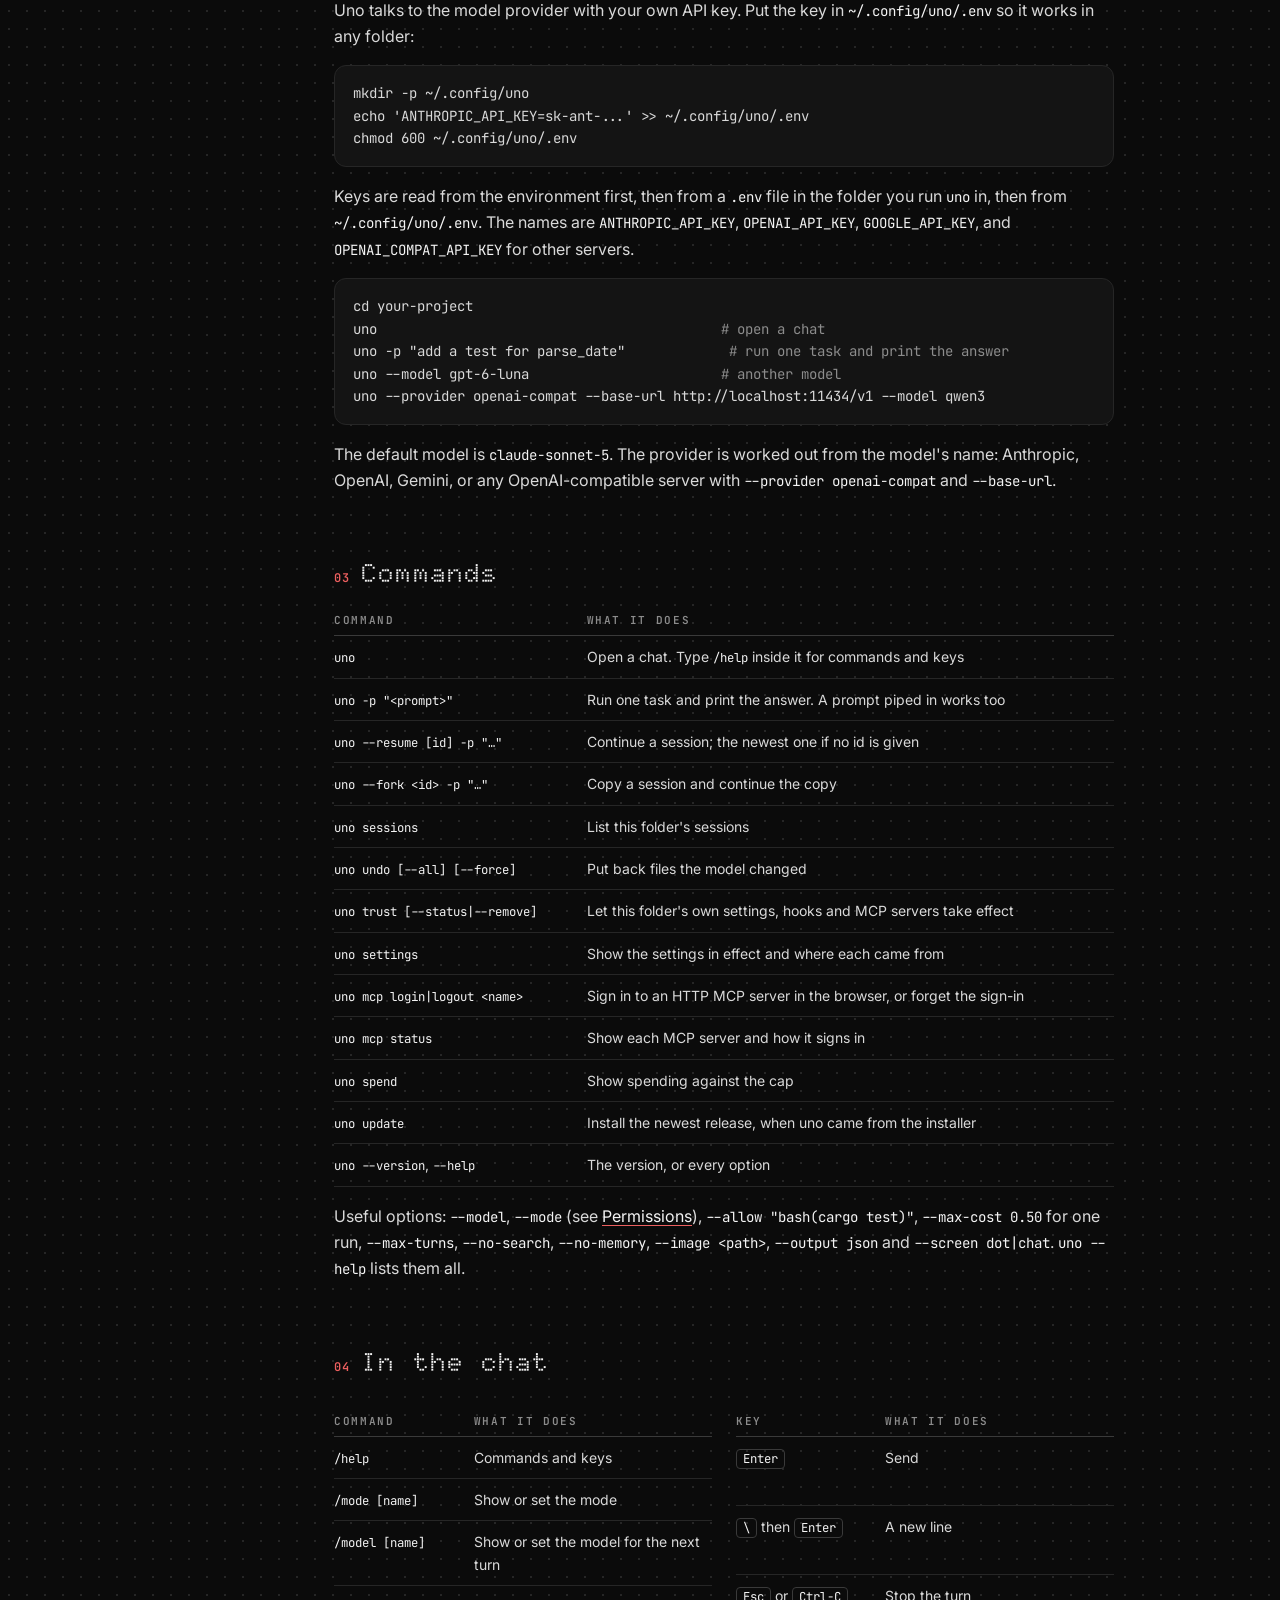
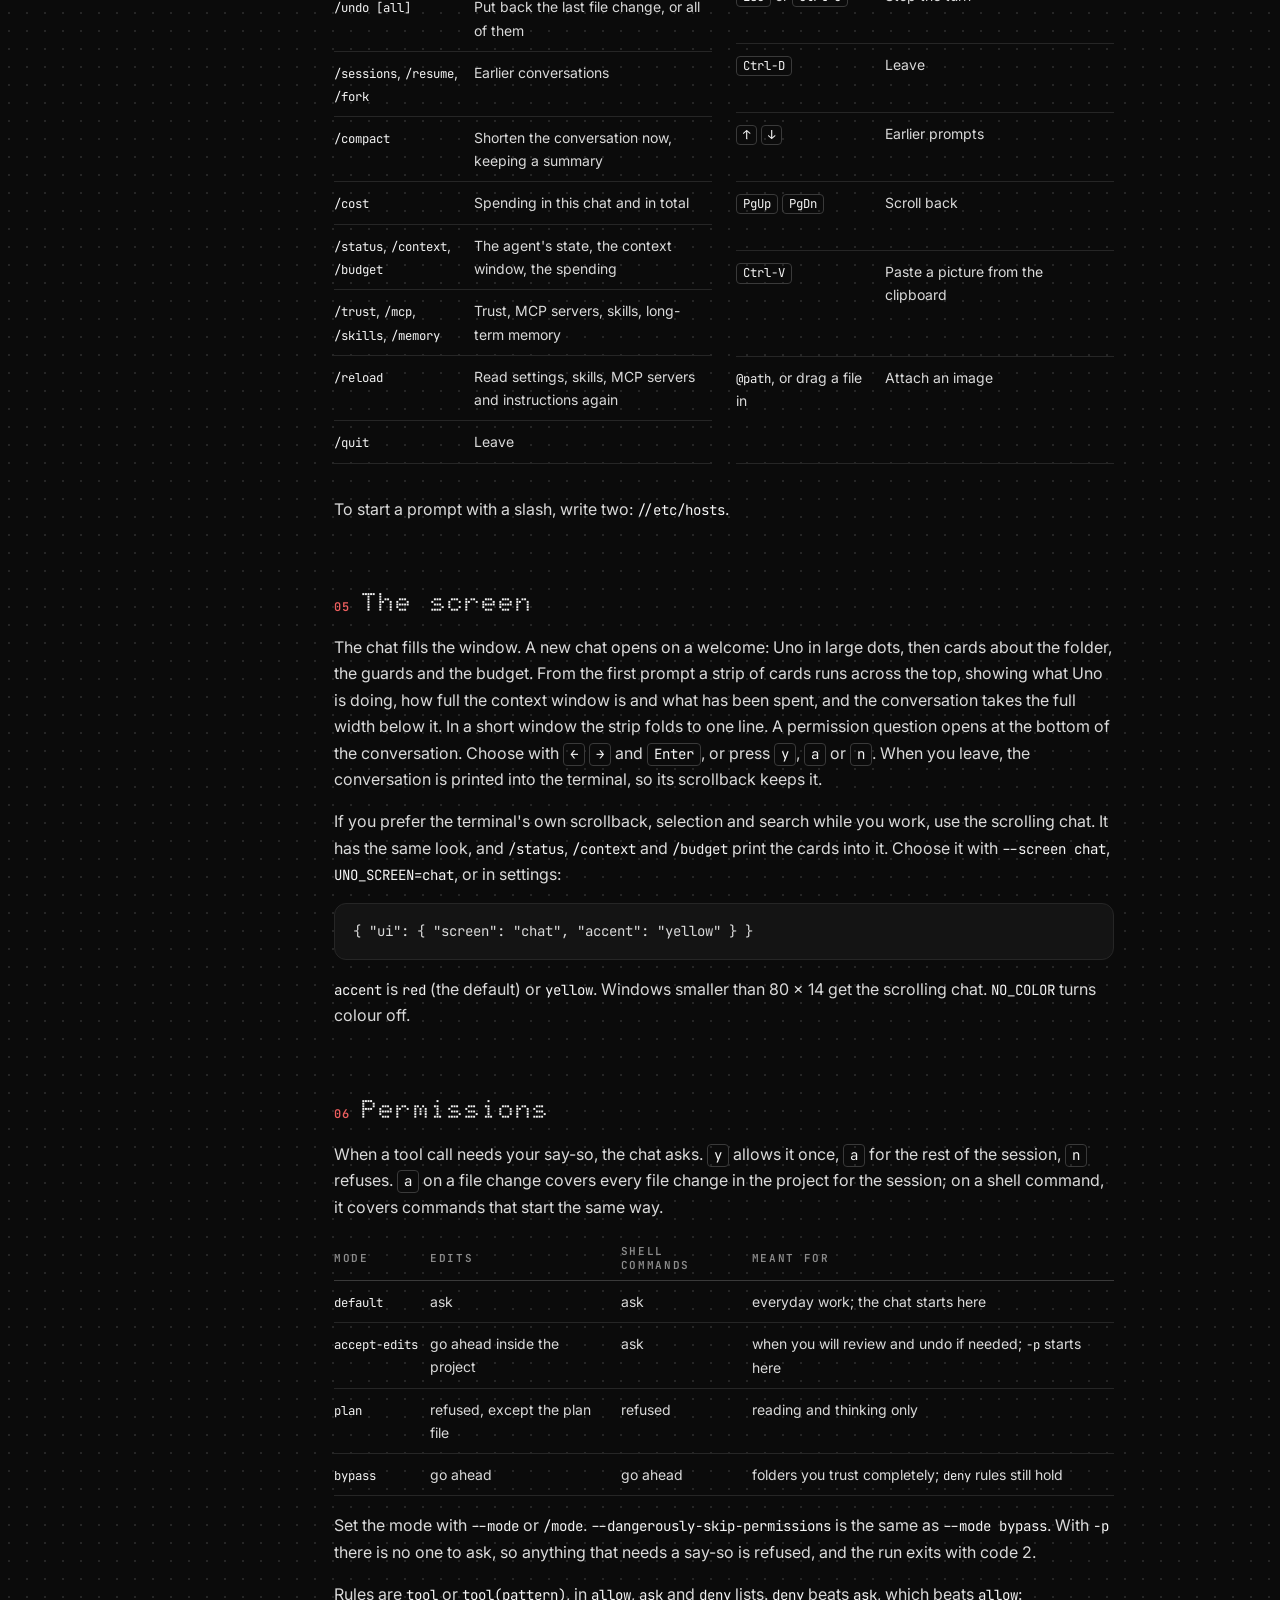
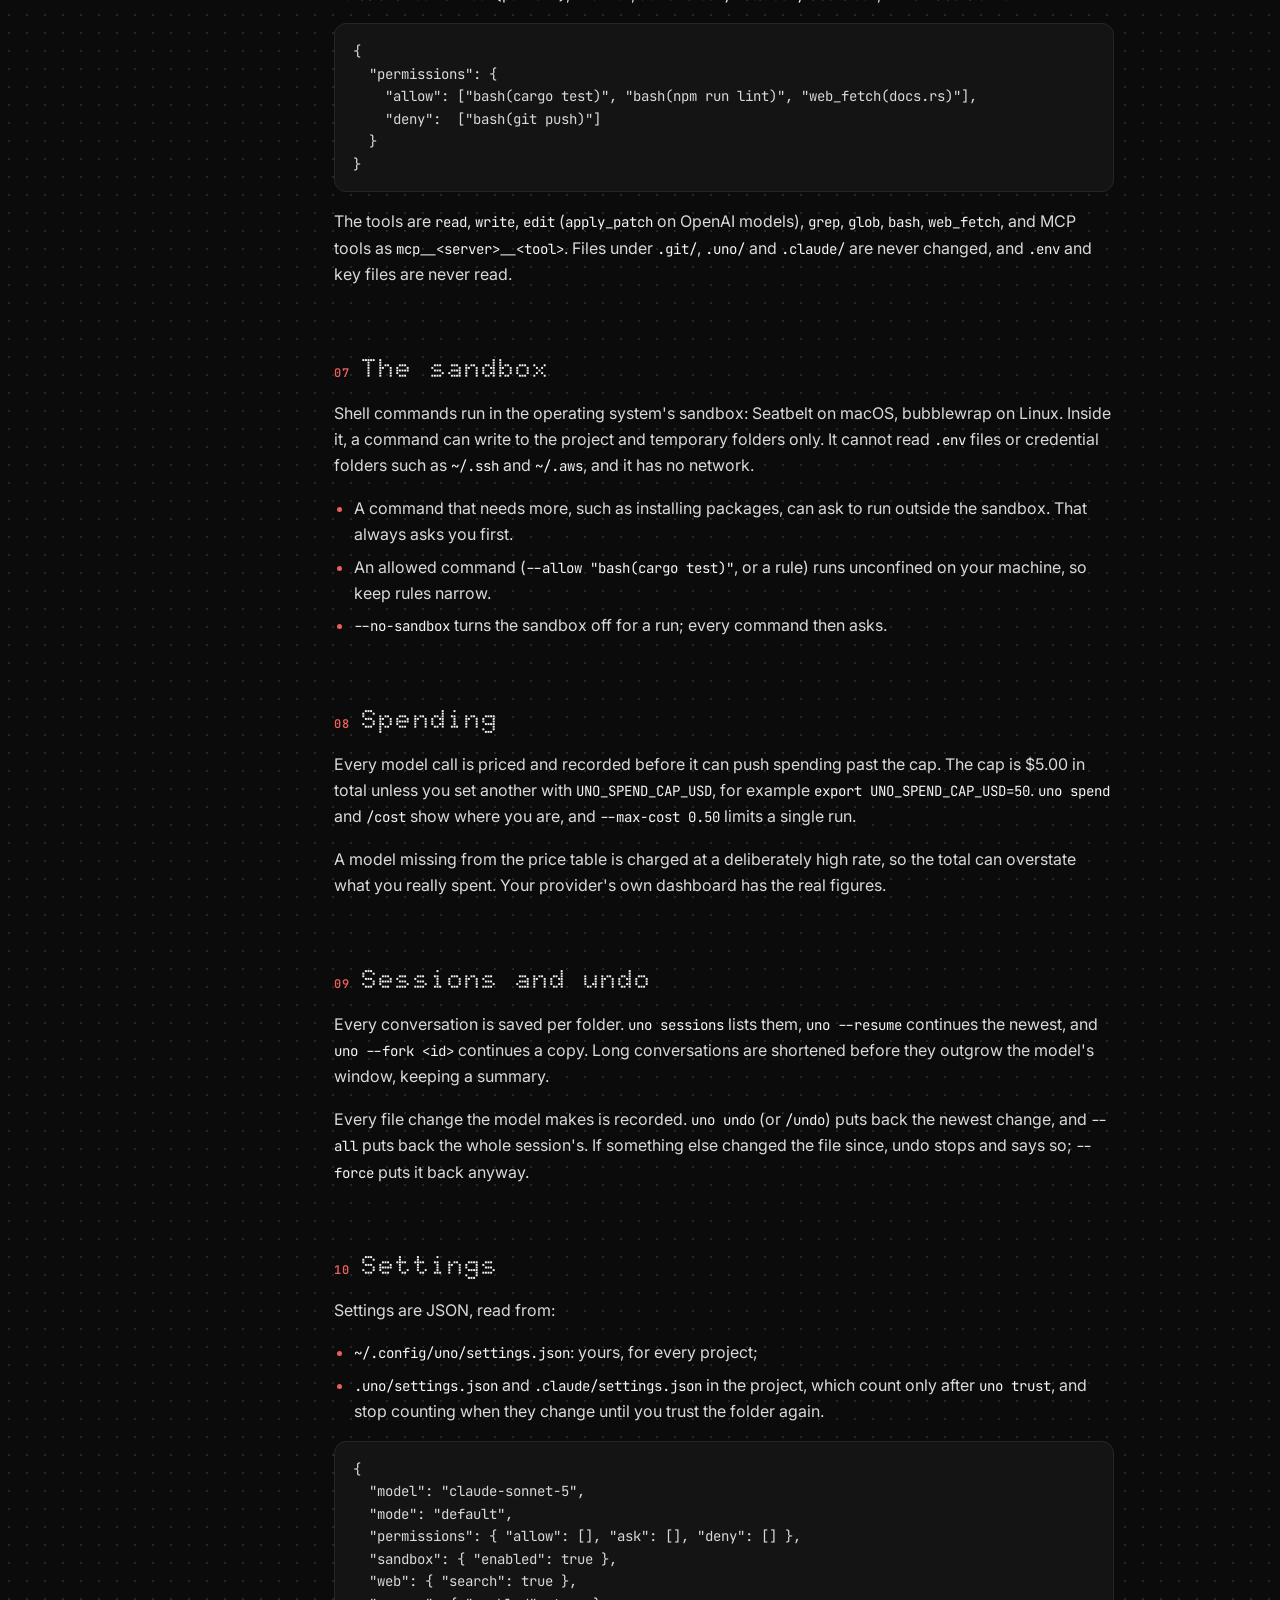
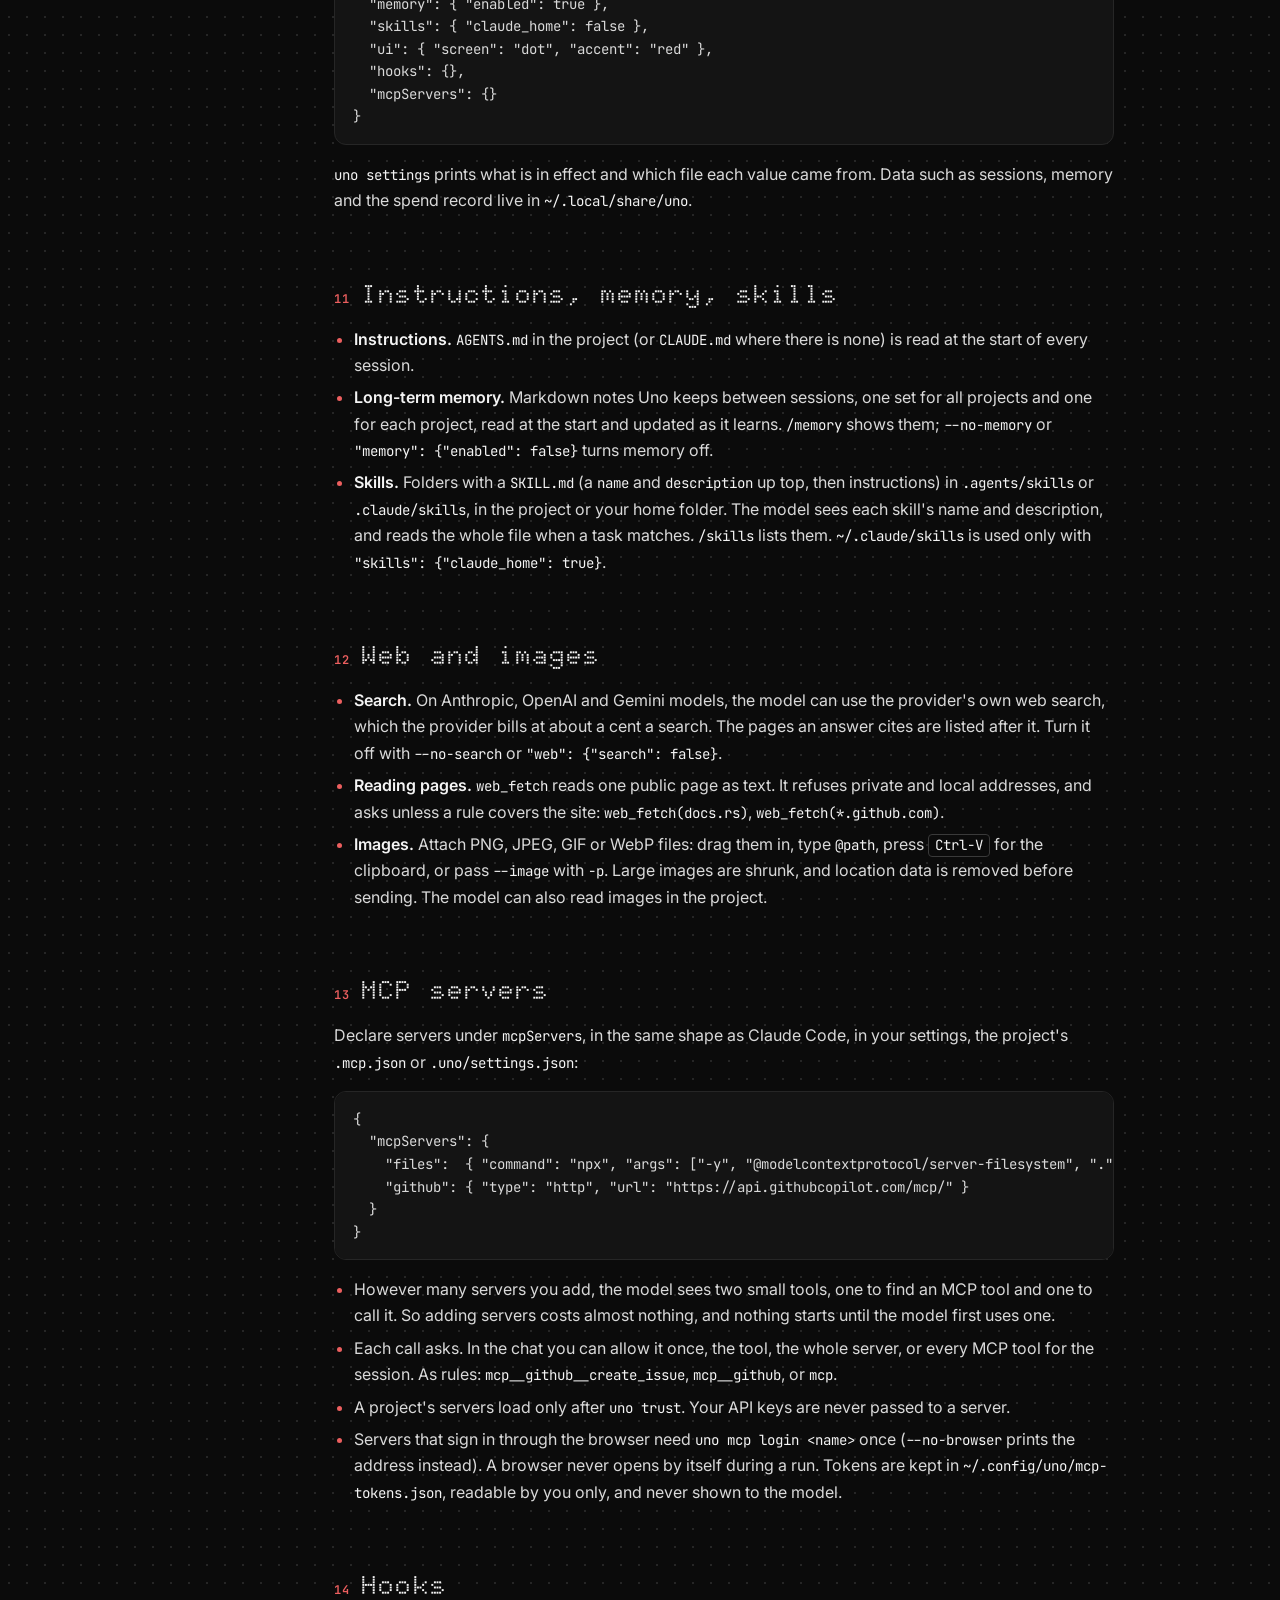
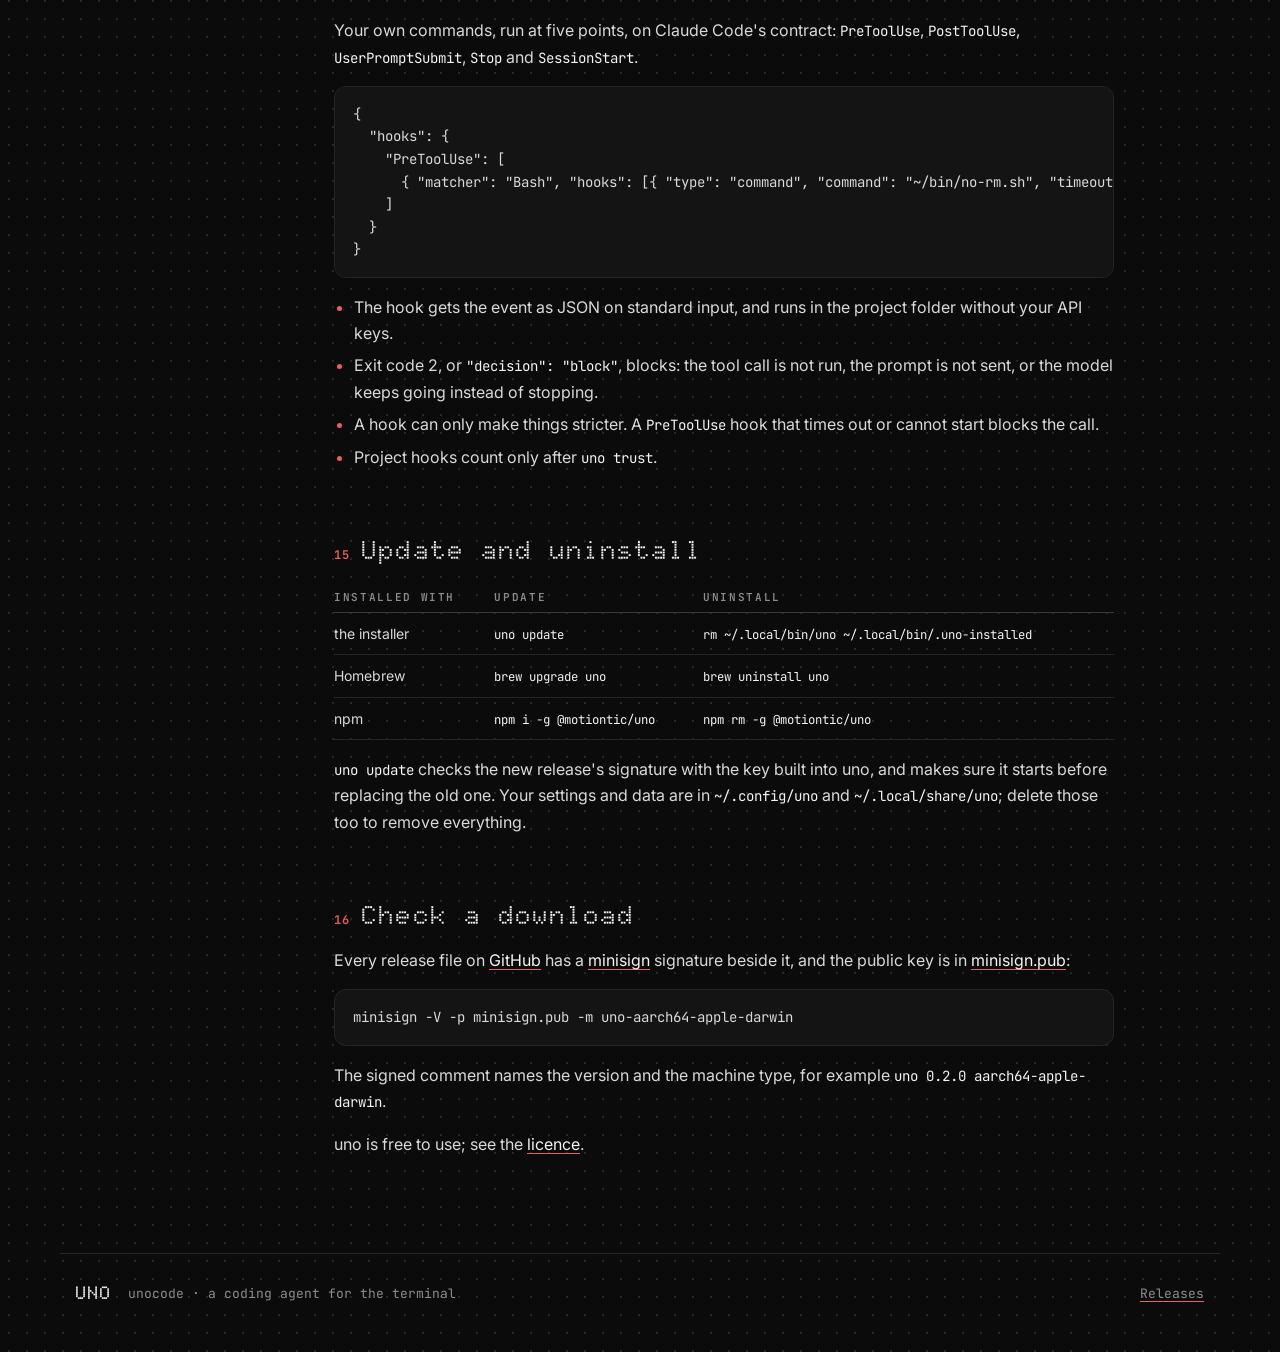
==== commit 5092e35a: "uno 0.1.1" ====
--- a/index.html
+++ b/index.html
@@ -167,10 +167,10 @@
 
 <section id="screen">
 <h2><span class="n">05</span> The screen</h2>
-<p>The chat fills the window: the conversation on the left, and on the right three cards showing what Uno is doing, how full the context window is, and what has been spent. A permission question opens at the bottom of the conversation. Choose with <kbd>←</kbd> <kbd>→</kbd> and <kbd>Enter</kbd>, or press <kbd>y</kbd>, <kbd>a</kbd> or <kbd>n</kbd>. When you leave, the conversation is printed into the terminal, so its scrollback keeps it.</p>
+<p>The chat fills the window. A new chat opens on a welcome: Uno in large dots, then cards about the folder, the guards and the budget. From the first prompt a strip of cards runs across the top, showing what Uno is doing, how full the context window is and what has been spent, and the conversation takes the full width below it. In a short window the strip folds to one line. A permission question opens at the bottom of the conversation. Choose with <kbd>←</kbd> <kbd>→</kbd> and <kbd>Enter</kbd>, or press <kbd>y</kbd>, <kbd>a</kbd> or <kbd>n</kbd>. When you leave, the conversation is printed into the terminal, so its scrollback keeps it.</p>
 <p>If you prefer the terminal's own scrollback, selection and search while you work, use the scrolling chat. It has the same look, and <code>/status</code>, <code>/context</code> and <code>/budget</code> print the cards into it. Choose it with <code>--screen chat</code>, <code>UNO_SCREEN=chat</code>, or in settings:</p>
 <pre><code>{ "ui": { "screen": "chat", "accent": "yellow" } }</code></pre>
-<p><code>accent</code> is <code>red</code> (the default) or <code>yellow</code>. Windows smaller than 100 × 32 get the scrolling chat. <code>NO_COLOR</code> turns colour off.</p>
+<p><code>accent</code> is <code>red</code> (the default) or <code>yellow</code>. Windows smaller than 80 × 14 get the scrolling chat. <code>NO_COLOR</code> turns colour off.</p>
 </section>
 
 <section id="permissions">
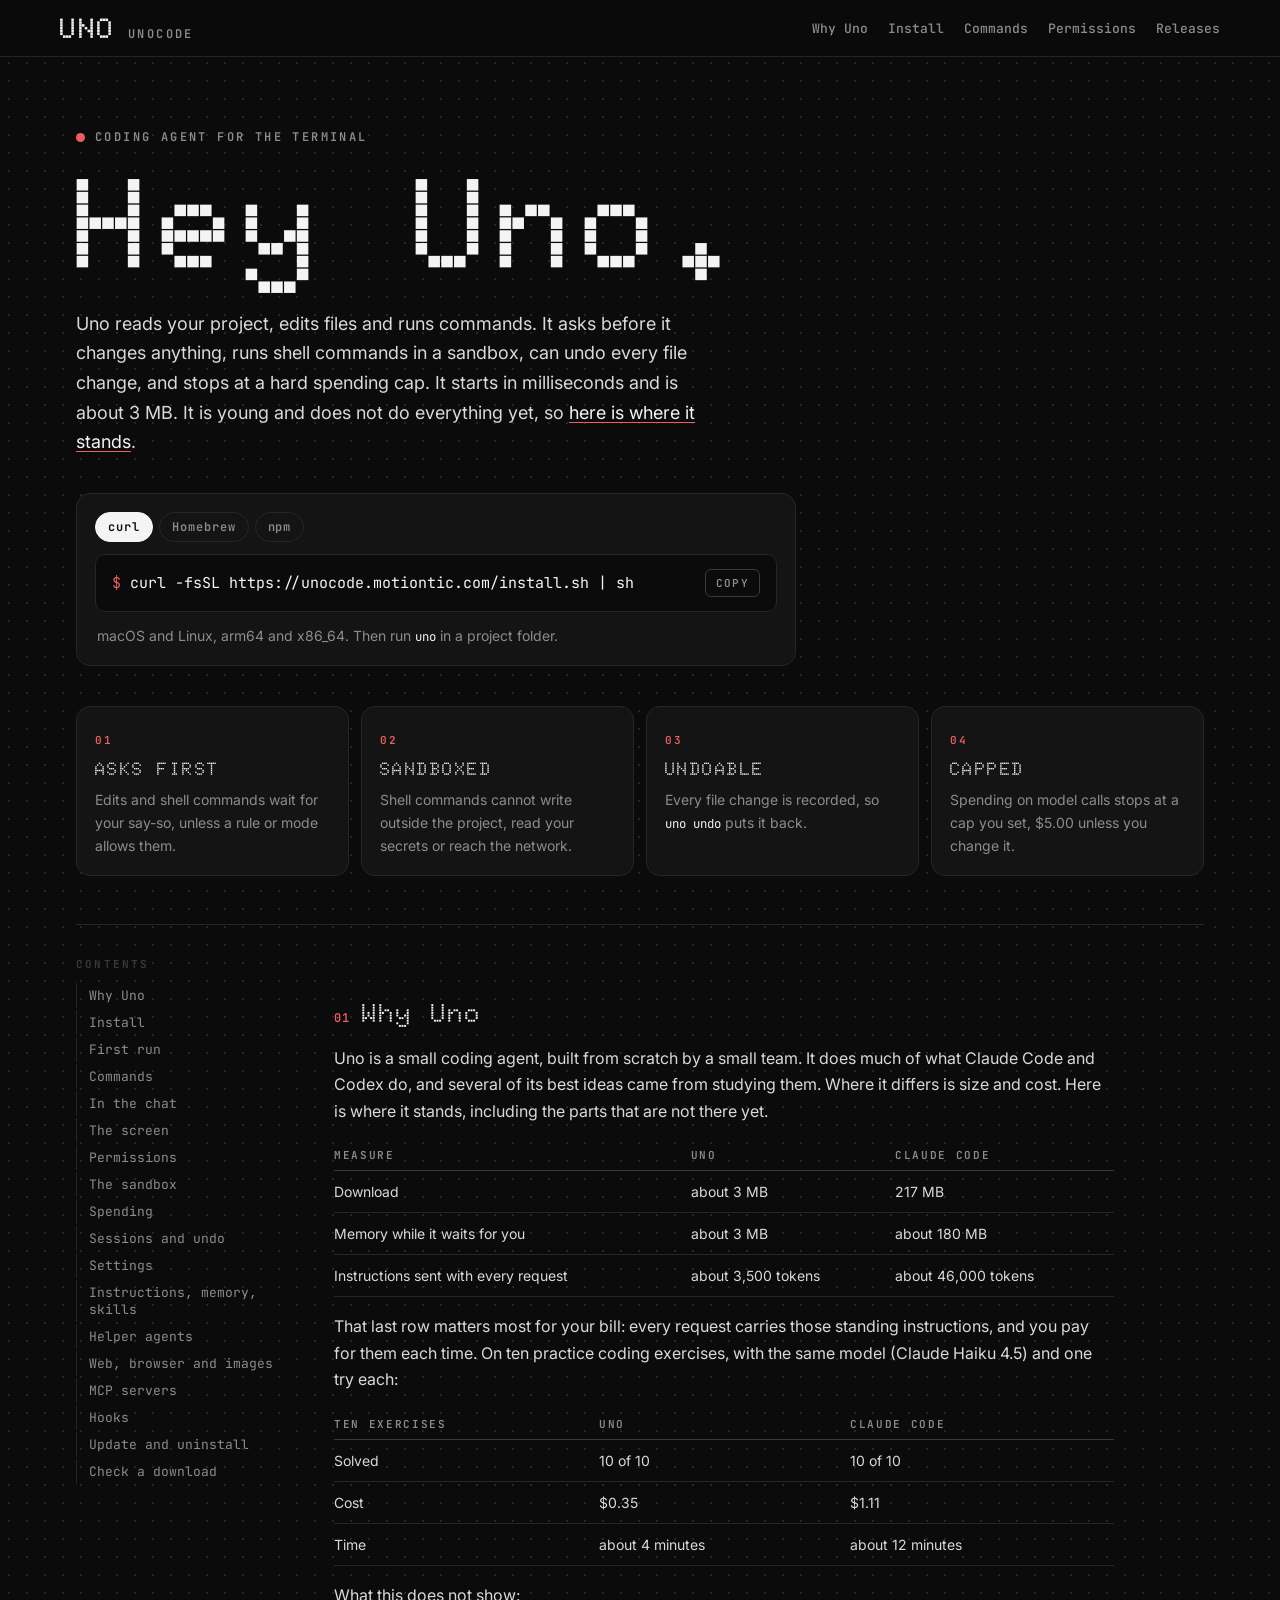
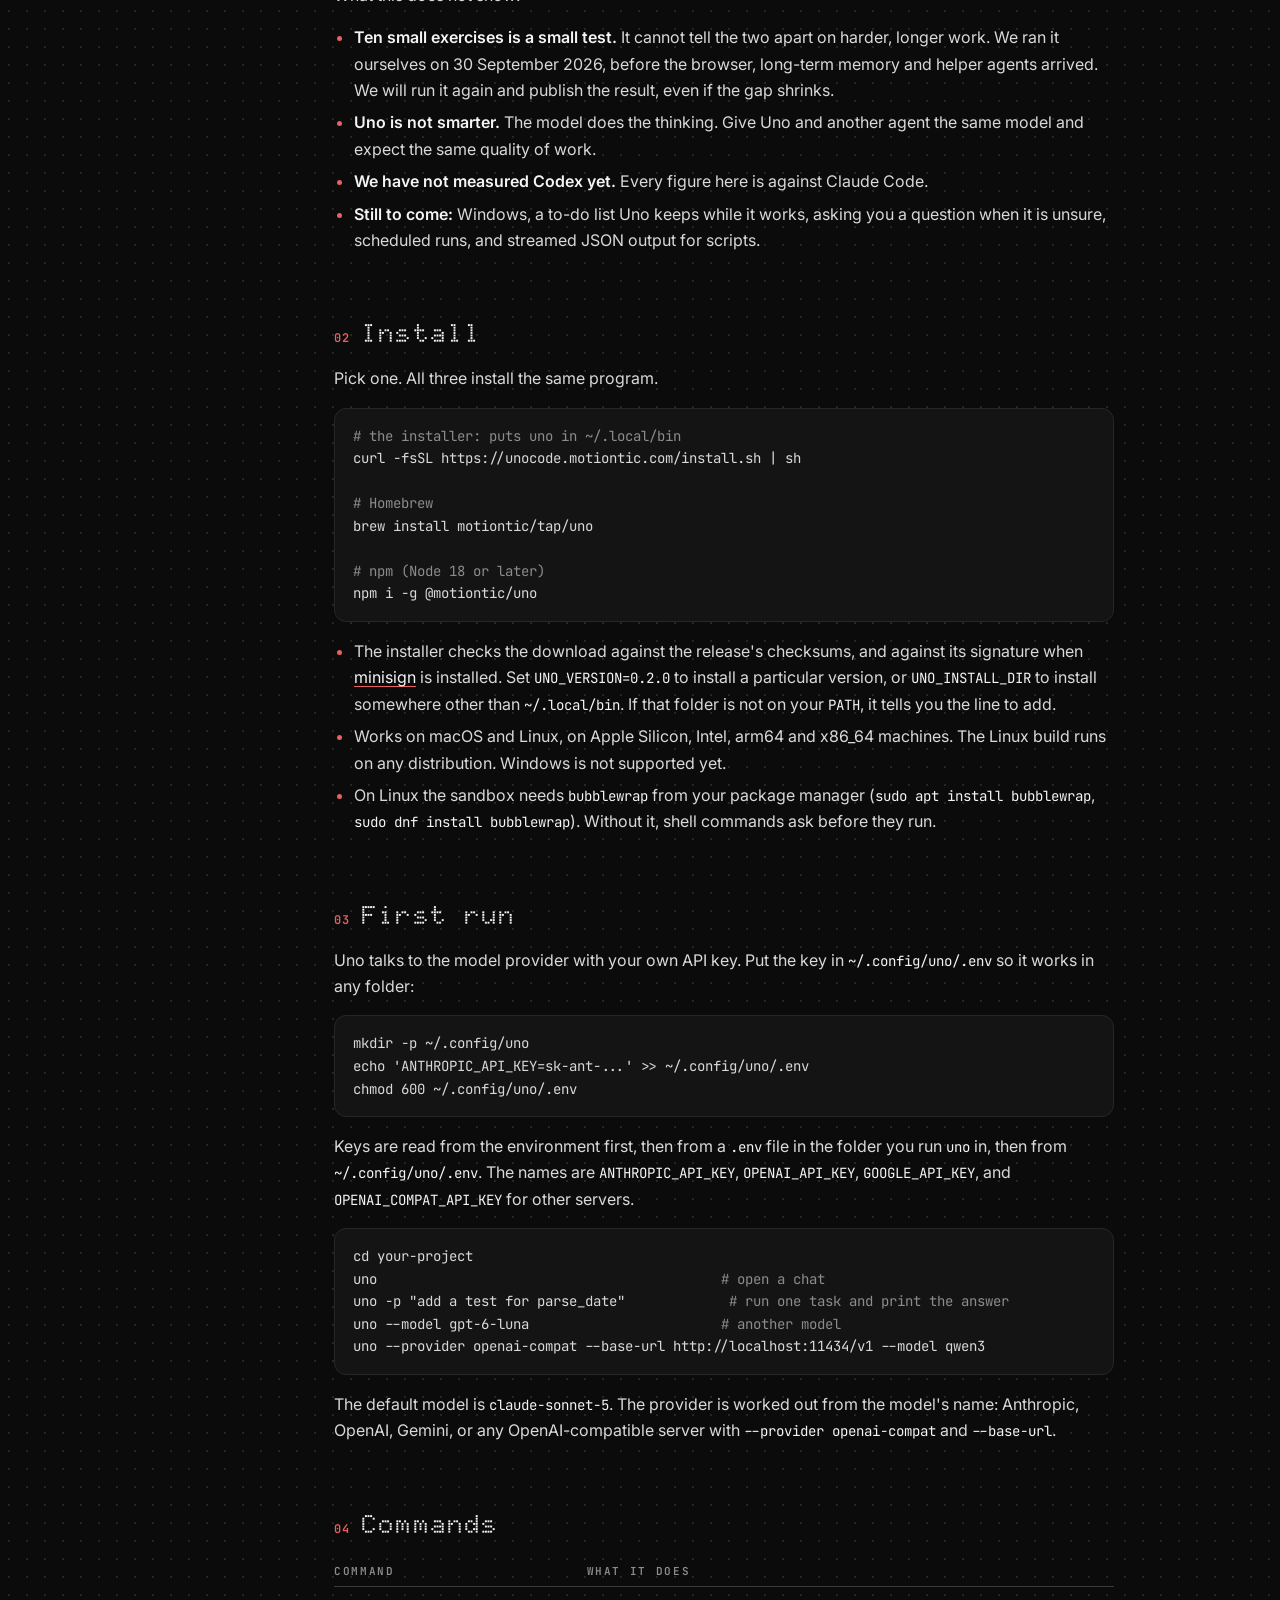
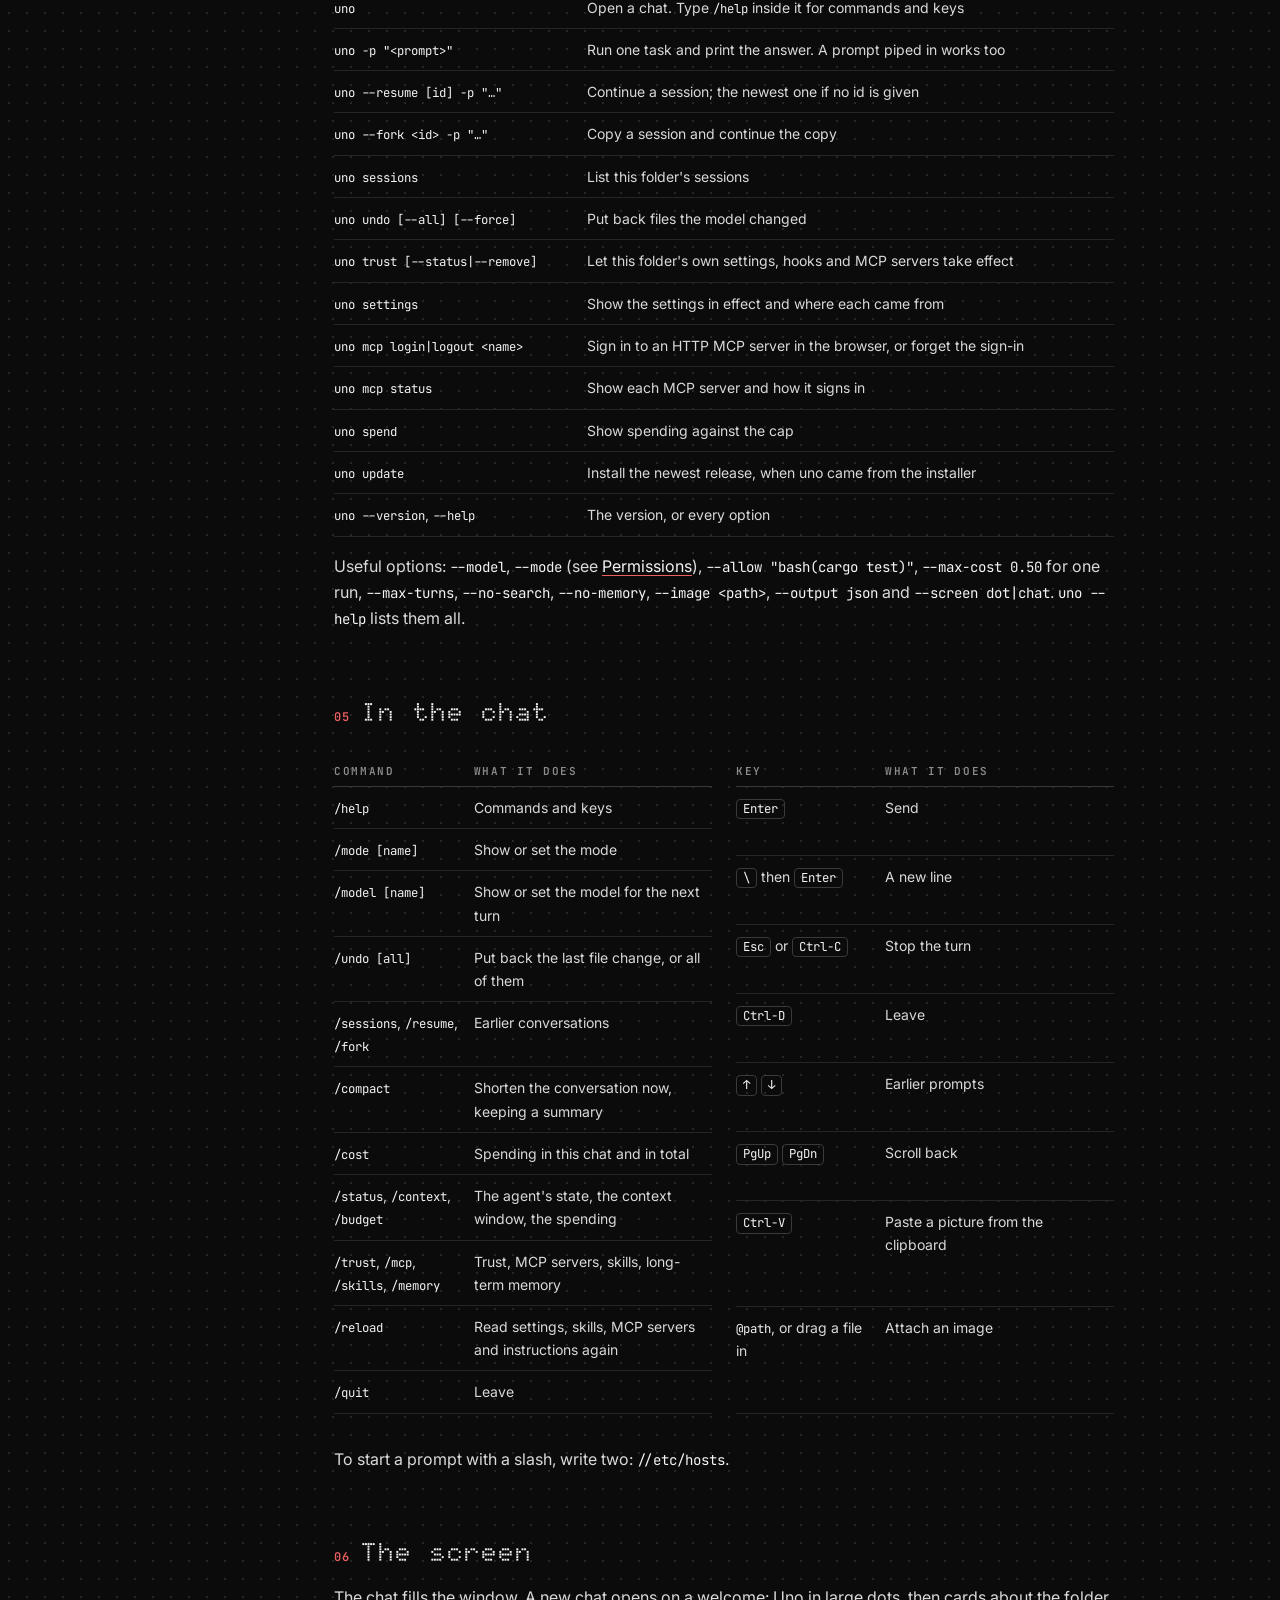
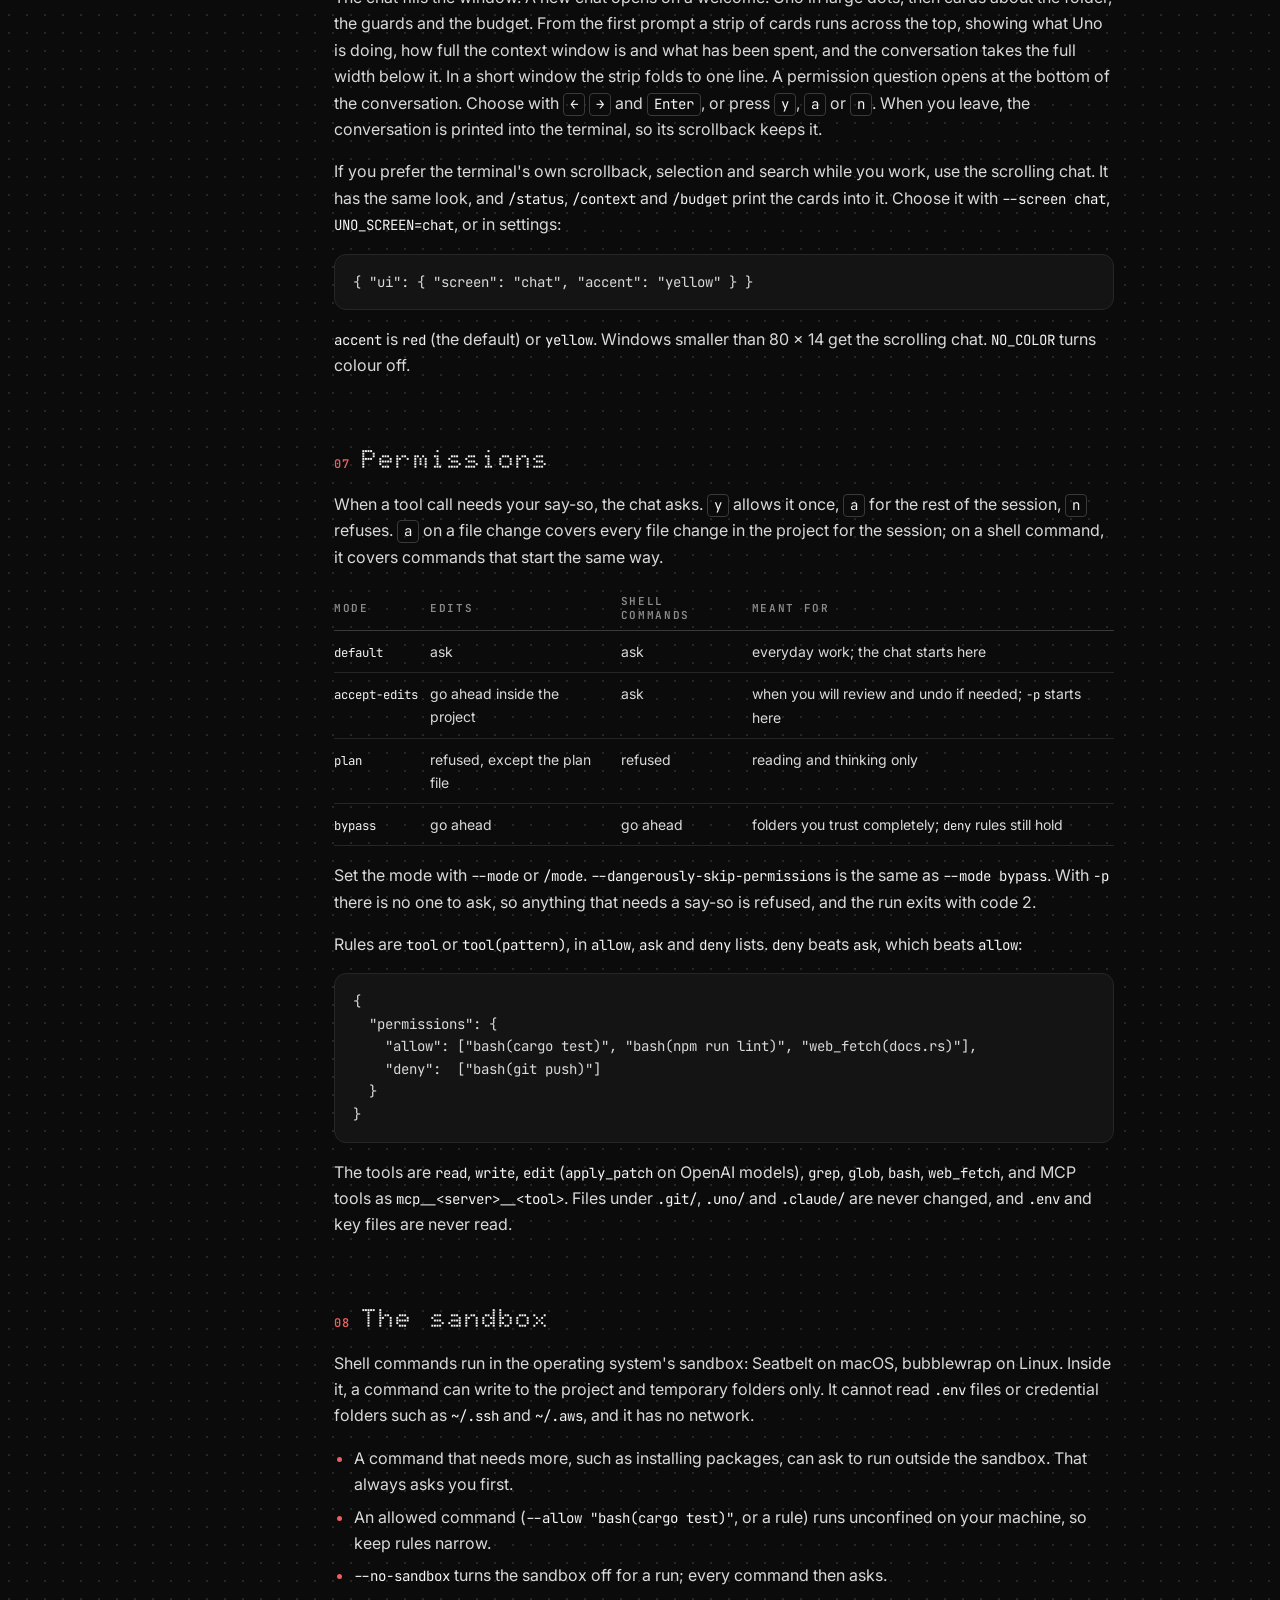
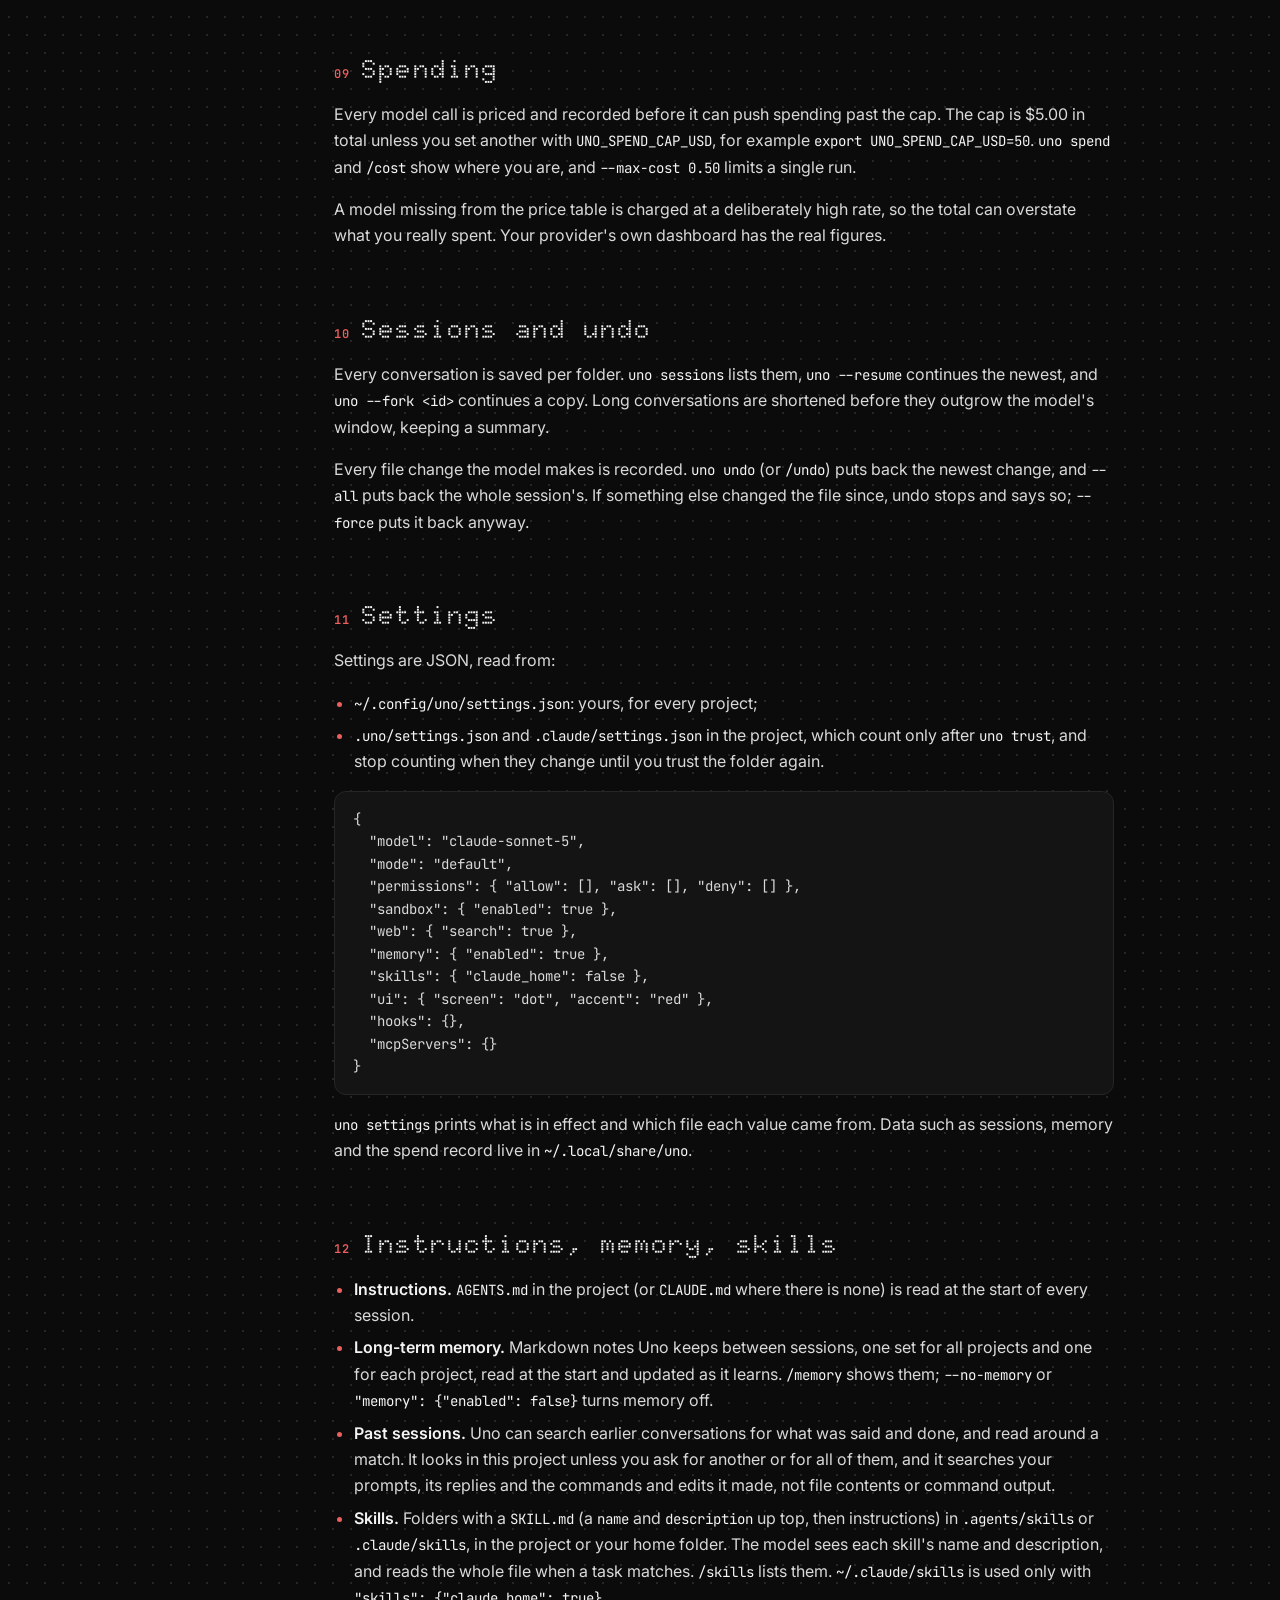
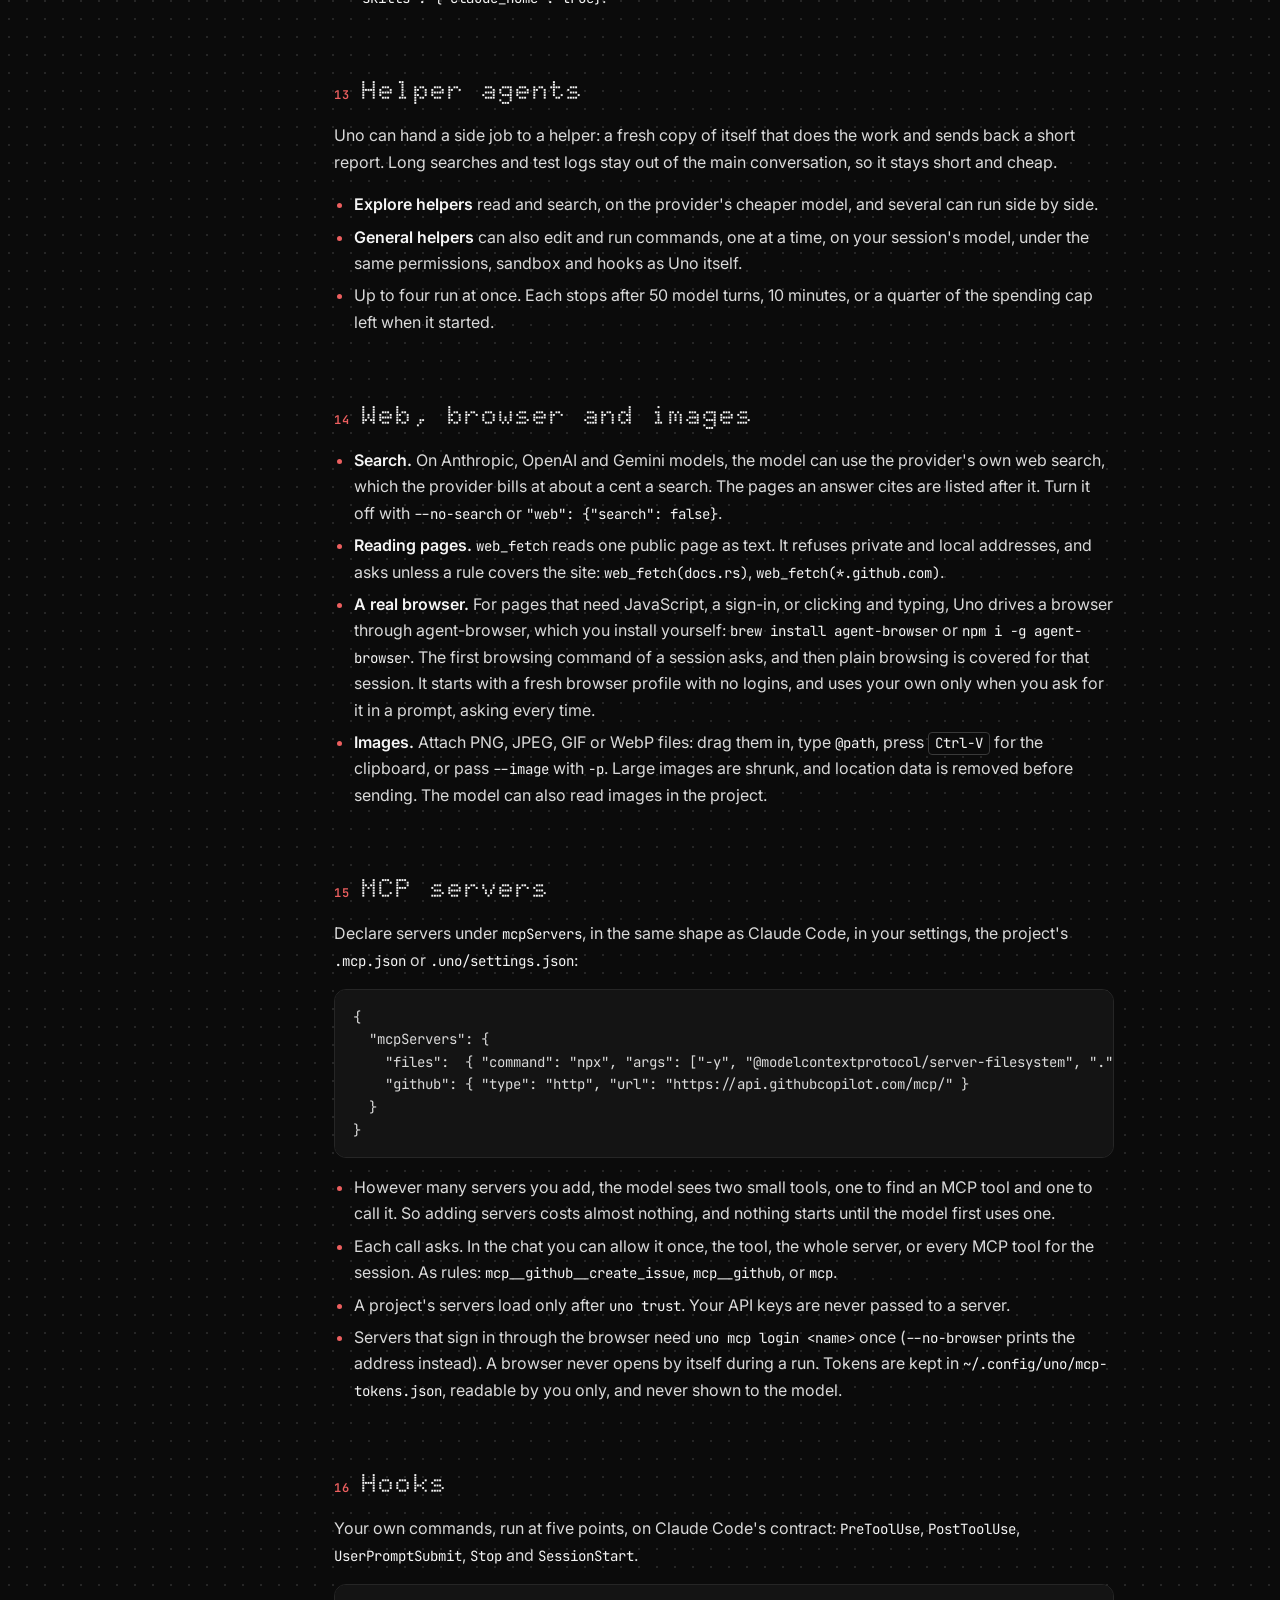
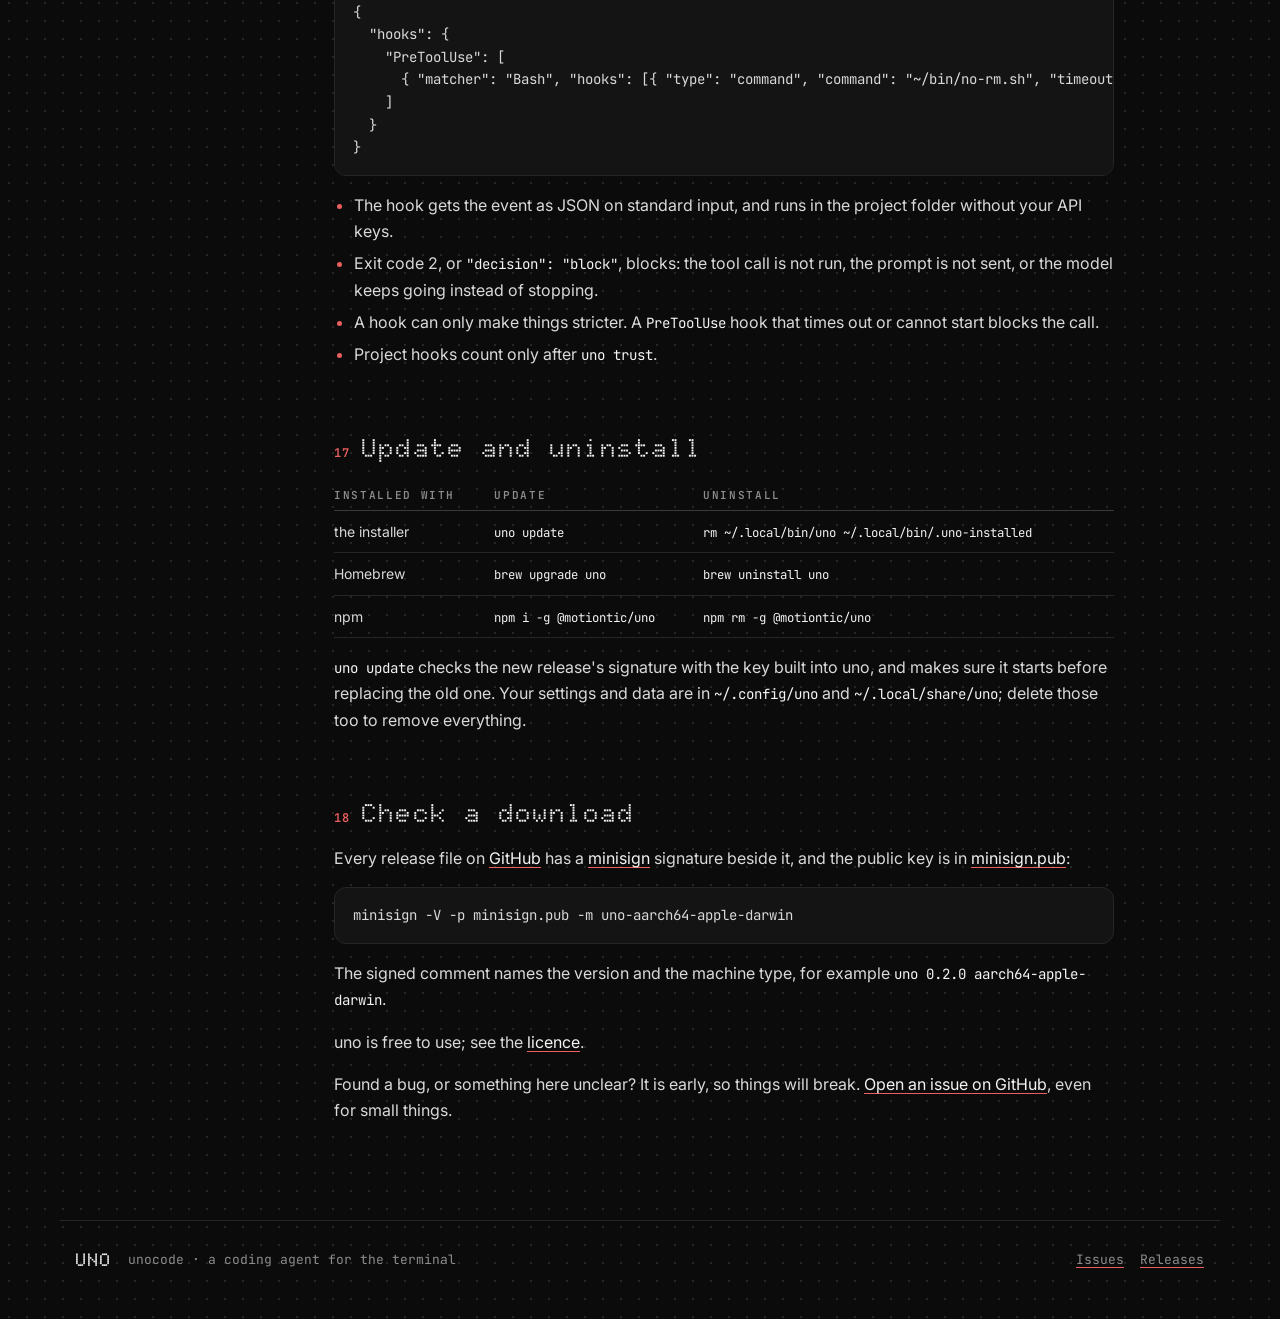
==== commit 079d26bb: "Site from 6ed56a3" ====
--- a/index.html
+++ b/index.html
@@ -16,6 +16,7 @@
 <header class="top">
   <a class="mark" href="#top" aria-label="unocode home"><span class="dots">UNO</span><span class="name">UNOCODE</span></a>
   <nav class="toplinks">
+    <a href="#why">Why Uno</a>
     <a href="#install">Install</a>
     <a href="#commands">Commands</a>
     <a href="#permissions">Permissions</a>
@@ -28,7 +29,7 @@
 <section class="hero">
   <p class="eyebrow"><span class="live"></span> CODING AGENT FOR THE TERMINAL</p>
   <h1 class="dots">Hey Uno.</h1>
-  <p class="lede">Uno reads your project, edits files and runs commands. It asks before it changes anything, runs shell commands in a sandbox, can undo every file change, and stops at a hard spending cap. It starts in milliseconds and is about 3 MB.</p>
+  <p class="lede">Uno reads your project, edits files and runs commands. It asks before it changes anything, runs shell commands in a sandbox, can undo every file change, and stops at a hard spending cap. It starts in milliseconds and is about 3 MB. It is young and does not do everything yet, so <a href="#why">here is where it stands</a>.</p>
 
   <div class="install" role="tablist" aria-label="Ways to install">
     <div class="tabs">
@@ -53,6 +54,7 @@
 <div class="layout">
 <aside class="toc" aria-label="Contents">
   <p class="toc-title">CONTENTS</p>
+  <a href="#why">Why Uno</a>
   <a href="#install">Install</a>
   <a href="#first-run">First run</a>
   <a href="#commands">Commands</a>
@@ -64,7 +66,8 @@
   <a href="#sessions">Sessions and undo</a>
   <a href="#settings">Settings</a>
   <a href="#context">Instructions, memory, skills</a>
-  <a href="#web">Web and images</a>
+  <a href="#helpers">Helper agents</a>
+  <a href="#web">Web, browser and images</a>
   <a href="#mcp">MCP servers</a>
   <a href="#hooks">Hooks</a>
   <a href="#update">Update and uninstall</a>
@@ -73,8 +76,37 @@
 
 <article class="doc">
 
+<section id="why">
+<h2><span class="n">01</span> Why Uno</h2>
+<p>Uno is a small coding agent, built from scratch by a small team. It does much of what Claude Code and Codex do, and several of its best ideas came from studying them. Where it differs is size and cost. Here is where it stands, including the parts that are not there yet.</p>
+<table>
+<thead><tr><th>Measure</th><th>Uno</th><th>Claude Code</th></tr></thead>
+<tbody>
+<tr><td>Download</td><td>about 3 MB</td><td>217 MB</td></tr>
+<tr><td>Memory while it waits for you</td><td>about 3 MB</td><td>about 180 MB</td></tr>
+<tr><td>Instructions sent with every request</td><td>about 3,500 tokens</td><td>about 46,000 tokens</td></tr>
+</tbody>
+</table>
+<p>That last row matters most for your bill: every request carries those standing instructions, and you pay for them each time. On ten practice coding exercises, with the same model (Claude Haiku 4.5) and one try each:</p>
+<table>
+<thead><tr><th>Ten exercises</th><th>Uno</th><th>Claude Code</th></tr></thead>
+<tbody>
+<tr><td>Solved</td><td>10 of 10</td><td>10 of 10</td></tr>
+<tr><td>Cost</td><td>$0.35</td><td>$1.11</td></tr>
+<tr><td>Time</td><td>about 4 minutes</td><td>about 12 minutes</td></tr>
+</tbody>
+</table>
+<p>What this does not show:</p>
+<ul>
+  <li><strong>Ten small exercises is a small test.</strong> It cannot tell the two apart on harder, longer work. We ran it ourselves on 30 September 2026, before the browser, long-term memory and helper agents arrived. We will run it again and publish the result, even if the gap shrinks.</li>
+  <li><strong>Uno is not smarter.</strong> The model does the thinking. Give Uno and another agent the same model and expect the same quality of work.</li>
+  <li><strong>We have not measured Codex yet.</strong> Every figure here is against Claude Code.</li>
+  <li><strong>Still to come:</strong> Windows, a to-do list Uno keeps while it works, asking you a question when it is unsure, scheduled runs, and streamed JSON output for scripts.</li>
+</ul>
+</section>
+
 <section id="install">
-<h2><span class="n">01</span> Install</h2>
+<h2><span class="n">02</span> Install</h2>
 <p>Pick one. All three install the same program.</p>
 <pre><code><span class="c"># the installer: puts uno in ~/.local/bin</span>
 curl -fsSL https://unocode.motiontic.com/install.sh | sh
@@ -92,7 +124,7 @@
 </section>
 
 <section id="first-run">
-<h2><span class="n">02</span> First run</h2>
+<h2><span class="n">03</span> First run</h2>
 <p>Uno talks to the model provider with your own API key. Put the key in <code>~/.config/uno/.env</code> so it works in any folder:</p>
 <pre><code>mkdir -p ~/.config/uno
 echo 'ANTHROPIC_API_KEY=sk-ant-...' &gt;&gt; ~/.config/uno/.env
@@ -107,7 +139,7 @@
 </section>
 
 <section id="commands">
-<h2><span class="n">03</span> Commands</h2>
+<h2><span class="n">04</span> Commands</h2>
 <table>
 <thead><tr><th>Command</th><th>What it does</th></tr></thead>
 <tbody>
@@ -130,7 +162,7 @@
 </section>
 
 <section id="chat">
-<h2><span class="n">04</span> In the chat</h2>
+<h2><span class="n">05</span> In the chat</h2>
 <div class="two">
 <table>
 <thead><tr><th>Command</th><th>What it does</th></tr></thead>
@@ -166,7 +198,7 @@
 </section>
 
 <section id="screen">
-<h2><span class="n">05</span> The screen</h2>
+<h2><span class="n">06</span> The screen</h2>
 <p>The chat fills the window. A new chat opens on a welcome: Uno in large dots, then cards about the folder, the guards and the budget. From the first prompt a strip of cards runs across the top, showing what Uno is doing, how full the context window is and what has been spent, and the conversation takes the full width below it. In a short window the strip folds to one line. A permission question opens at the bottom of the conversation. Choose with <kbd>←</kbd> <kbd>→</kbd> and <kbd>Enter</kbd>, or press <kbd>y</kbd>, <kbd>a</kbd> or <kbd>n</kbd>. When you leave, the conversation is printed into the terminal, so its scrollback keeps it.</p>
 <p>If you prefer the terminal's own scrollback, selection and search while you work, use the scrolling chat. It has the same look, and <code>/status</code>, <code>/context</code> and <code>/budget</code> print the cards into it. Choose it with <code>--screen chat</code>, <code>UNO_SCREEN=chat</code>, or in settings:</p>
 <pre><code>{ "ui": { "screen": "chat", "accent": "yellow" } }</code></pre>
@@ -174,7 +206,7 @@
 </section>
 
 <section id="permissions">
-<h2><span class="n">06</span> Permissions</h2>
+<h2><span class="n">07</span> Permissions</h2>
 <p>When a tool call needs your say-so, the chat asks. <kbd>y</kbd> allows it once, <kbd>a</kbd> for the rest of the session, <kbd>n</kbd> refuses. <kbd>a</kbd> on a file change covers every file change in the project for the session; on a shell command, it covers commands that start the same way.</p>
 <table>
 <thead><tr><th>Mode</th><th>Edits</th><th>Shell commands</th><th>Meant for</th></tr></thead>
@@ -197,7 +229,7 @@
 </section>
 
 <section id="sandbox">
-<h2><span class="n">07</span> The sandbox</h2>
+<h2><span class="n">08</span> The sandbox</h2>
 <p>Shell commands run in the operating system's sandbox: Seatbelt on macOS, bubblewrap on Linux. Inside it, a command can write to the project and temporary folders only. It cannot read <code>.env</code> files or credential folders such as <code>~/.ssh</code> and <code>~/.aws</code>, and it has no network.</p>
 <ul>
   <li>A command that needs more, such as installing packages, can ask to run outside the sandbox. That always asks you first.</li>
@@ -207,19 +239,19 @@
 </section>
 
 <section id="spending">
-<h2><span class="n">08</span> Spending</h2>
+<h2><span class="n">09</span> Spending</h2>
 <p>Every model call is priced and recorded before it can push spending past the cap. The cap is $5.00 in total unless you set another with <code>UNO_SPEND_CAP_USD</code>, for example <code>export UNO_SPEND_CAP_USD=50</code>. <code>uno spend</code> and <code>/cost</code> show where you are, and <code>--max-cost 0.50</code> limits a single run.</p>
 <p>A model missing from the price table is charged at a deliberately high rate, so the total can overstate what you really spent. Your provider's own dashboard has the real figures.</p>
 </section>
 
 <section id="sessions">
-<h2><span class="n">09</span> Sessions and undo</h2>
+<h2><span class="n">10</span> Sessions and undo</h2>
 <p>Every conversation is saved per folder. <code>uno sessions</code> lists them, <code>uno --resume</code> continues the newest, and <code>uno --fork &lt;id&gt;</code> continues a copy. Long conversations are shortened before they outgrow the model's window, keeping a summary.</p>
 <p>Every file change the model makes is recorded. <code>uno undo</code> (or <code>/undo</code>) puts back the newest change, and <code>--all</code> puts back the whole session's. If something else changed the file since, undo stops and says so; <code>--force</code> puts it back anyway.</p>
 </section>
 
 <section id="settings">
-<h2><span class="n">10</span> Settings</h2>
+<h2><span class="n">11</span> Settings</h2>
 <p>Settings are JSON, read from:</p>
 <ul>
   <li><code>~/.config/uno/settings.json</code>: yours, for every project;</li>
@@ -241,25 +273,37 @@
 </section>
 
 <section id="context">
-<h2><span class="n">11</span> Instructions, memory, skills</h2>
+<h2><span class="n">12</span> Instructions, memory, skills</h2>
 <ul>
   <li><strong>Instructions.</strong> <code>AGENTS.md</code> in the project (or <code>CLAUDE.md</code> where there is none) is read at the start of every session.</li>
   <li><strong>Long-term memory.</strong> Markdown notes Uno keeps between sessions, one set for all projects and one for each project, read at the start and updated as it learns. <code>/memory</code> shows them; <code>--no-memory</code> or <code>"memory": {"enabled": false}</code> turns memory off.</li>
+  <li><strong>Past sessions.</strong> Uno can search earlier conversations for what was said and done, and read around a match. It looks in this project unless you ask for another or for all of them, and it searches your prompts, its replies and the commands and edits it made, not file contents or command output.</li>
   <li><strong>Skills.</strong> Folders with a <code>SKILL.md</code> (a <code>name</code> and <code>description</code> up top, then instructions) in <code>.agents/skills</code> or <code>.claude/skills</code>, in the project or your home folder. The model sees each skill's name and description, and reads the whole file when a task matches. <code>/skills</code> lists them. <code>~/.claude/skills</code> is used only with <code>"skills": {"claude_home": true}</code>.</li>
 </ul>
 </section>
 
+<section id="helpers">
+<h2><span class="n">13</span> Helper agents</h2>
+<p>Uno can hand a side job to a helper: a fresh copy of itself that does the work and sends back a short report. Long searches and test logs stay out of the main conversation, so it stays short and cheap.</p>
+<ul>
+  <li><strong>Explore helpers</strong> read and search, on the provider's cheaper model, and several can run side by side.</li>
+  <li><strong>General helpers</strong> can also edit and run commands, one at a time, on your session's model, under the same permissions, sandbox and hooks as Uno itself.</li>
+  <li>Up to four run at once. Each stops after 50 model turns, 10 minutes, or a quarter of the spending cap left when it started.</li>
+</ul>
+</section>
+
 <section id="web">
-<h2><span class="n">12</span> Web and images</h2>
+<h2><span class="n">14</span> Web, browser and images</h2>
 <ul>
   <li><strong>Search.</strong> On Anthropic, OpenAI and Gemini models, the model can use the provider's own web search, which the provider bills at about a cent a search. The pages an answer cites are listed after it. Turn it off with <code>--no-search</code> or <code>"web": {"search": false}</code>.</li>
   <li><strong>Reading pages.</strong> <code>web_fetch</code> reads one public page as text. It refuses private and local addresses, and asks unless a rule covers the site: <code>web_fetch(docs.rs)</code>, <code>web_fetch(*.github.com)</code>.</li>
+  <li><strong>A real browser.</strong> For pages that need JavaScript, a sign-in, or clicking and typing, Uno drives a browser through agent-browser, which you install yourself: <code>brew install agent-browser</code> or <code>npm i -g agent-browser</code>. The first browsing command of a session asks, and then plain browsing is covered for that session. It starts with a fresh browser profile with no logins, and uses your own only when you ask for it in a prompt, asking every time.</li>
   <li><strong>Images.</strong> Attach PNG, JPEG, GIF or WebP files: drag them in, type <code>@path</code>, press <kbd>Ctrl-V</kbd> for the clipboard, or pass <code>--image</code> with <code>-p</code>. Large images are shrunk, and location data is removed before sending. The model can also read images in the project.</li>
 </ul>
 </section>
 
 <section id="mcp">
-<h2><span class="n">13</span> MCP servers</h2>
+<h2><span class="n">15</span> MCP servers</h2>
 <p>Declare servers under <code>mcpServers</code>, in the same shape as Claude Code, in your settings, the project's <code>.mcp.json</code> or <code>.uno/settings.json</code>:</p>
 <pre><code>{
   "mcpServers": {
@@ -276,7 +320,7 @@
 </section>
 
 <section id="hooks">
-<h2><span class="n">14</span> Hooks</h2>
+<h2><span class="n">16</span> Hooks</h2>
 <p>Your own commands, run at five points, on Claude Code's contract: <code>PreToolUse</code>, <code>PostToolUse</code>, <code>UserPromptSubmit</code>, <code>Stop</code> and <code>SessionStart</code>.</p>
 <pre><code>{
   "hooks": {
@@ -294,7 +338,7 @@
 </section>
 
 <section id="update">
-<h2><span class="n">15</span> Update and uninstall</h2>
+<h2><span class="n">17</span> Update and uninstall</h2>
 <table>
 <thead><tr><th>Installed with</th><th>Update</th><th>Uninstall</th></tr></thead>
 <tbody>
@@ -307,11 +351,12 @@
 </section>
 
 <section id="verify">
-<h2><span class="n">16</span> Check a download</h2>
+<h2><span class="n">18</span> Check a download</h2>
 <p>Every release file on <a href="https://github.com/motiontic/unocode-releases/releases">GitHub</a> has a <a href="https://jedisct1.github.io/minisign/">minisign</a> signature beside it, and the public key is in <a href="https://github.com/motiontic/unocode-releases/blob/main/minisign.pub">minisign.pub</a>:</p>
 <pre><code>minisign -V -p minisign.pub -m uno-aarch64-apple-darwin</code></pre>
 <p>The signed comment names the version and the machine type, for example <code>uno 0.2.0 aarch64-apple-darwin</code>.</p>
 <p>uno is free to use; see the <a href="https://github.com/motiontic/unocode-releases/blob/main/LICENSE">licence</a>.</p>
+<p>Found a bug, or something here unclear? It is early, so things will break. <a href="https://github.com/motiontic/unocode-releases/issues">Open an issue on GitHub</a>, even for small things.</p>
 </section>
 
 </article>
@@ -321,7 +366,7 @@
 <footer class="foot">
   <span class="dots small">UNO</span>
   <span>unocode · a coding agent for the terminal</span>
-  <a href="https://github.com/motiontic/unocode-releases/releases">Releases</a>
+  <span style="margin-left: auto; display: flex; gap: 16px;"><a href="https://github.com/motiontic/unocode-releases/issues">Issues</a><a href="https://github.com/motiontic/unocode-releases/releases">Releases</a></span>
 </footer>
 
 <script>
--- a/style.css
+++ b/style.css
@@ -246,7 +246,7 @@
 
 @media (max-width: 900px) {
   .cards { grid-template-columns: 1fr 1fr; }
-  .layout { grid-template-columns: 1fr; gap: 0; }
+  .layout { grid-template-columns: minmax(0, 1fr); gap: 0; }
   .toc { display: none; }
   .two { grid-template-columns: 1fr; gap: 0; }
 }
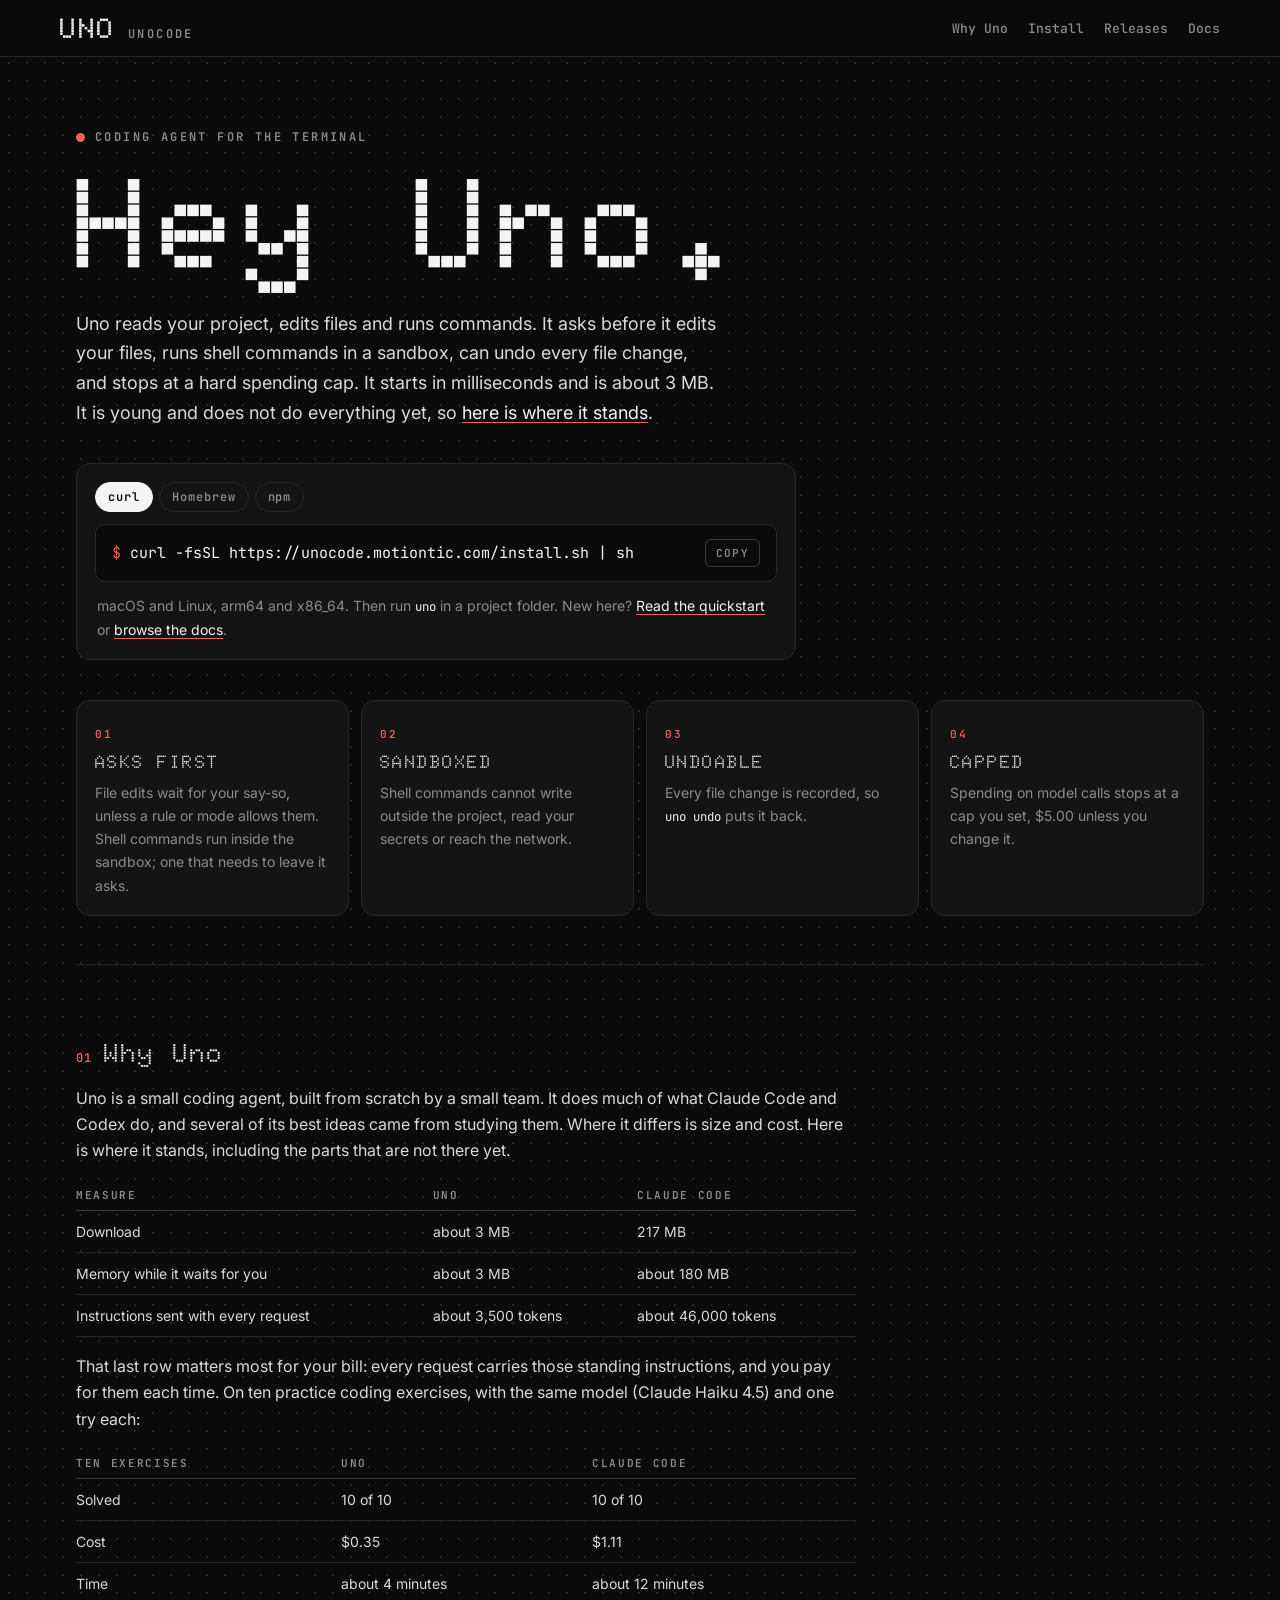
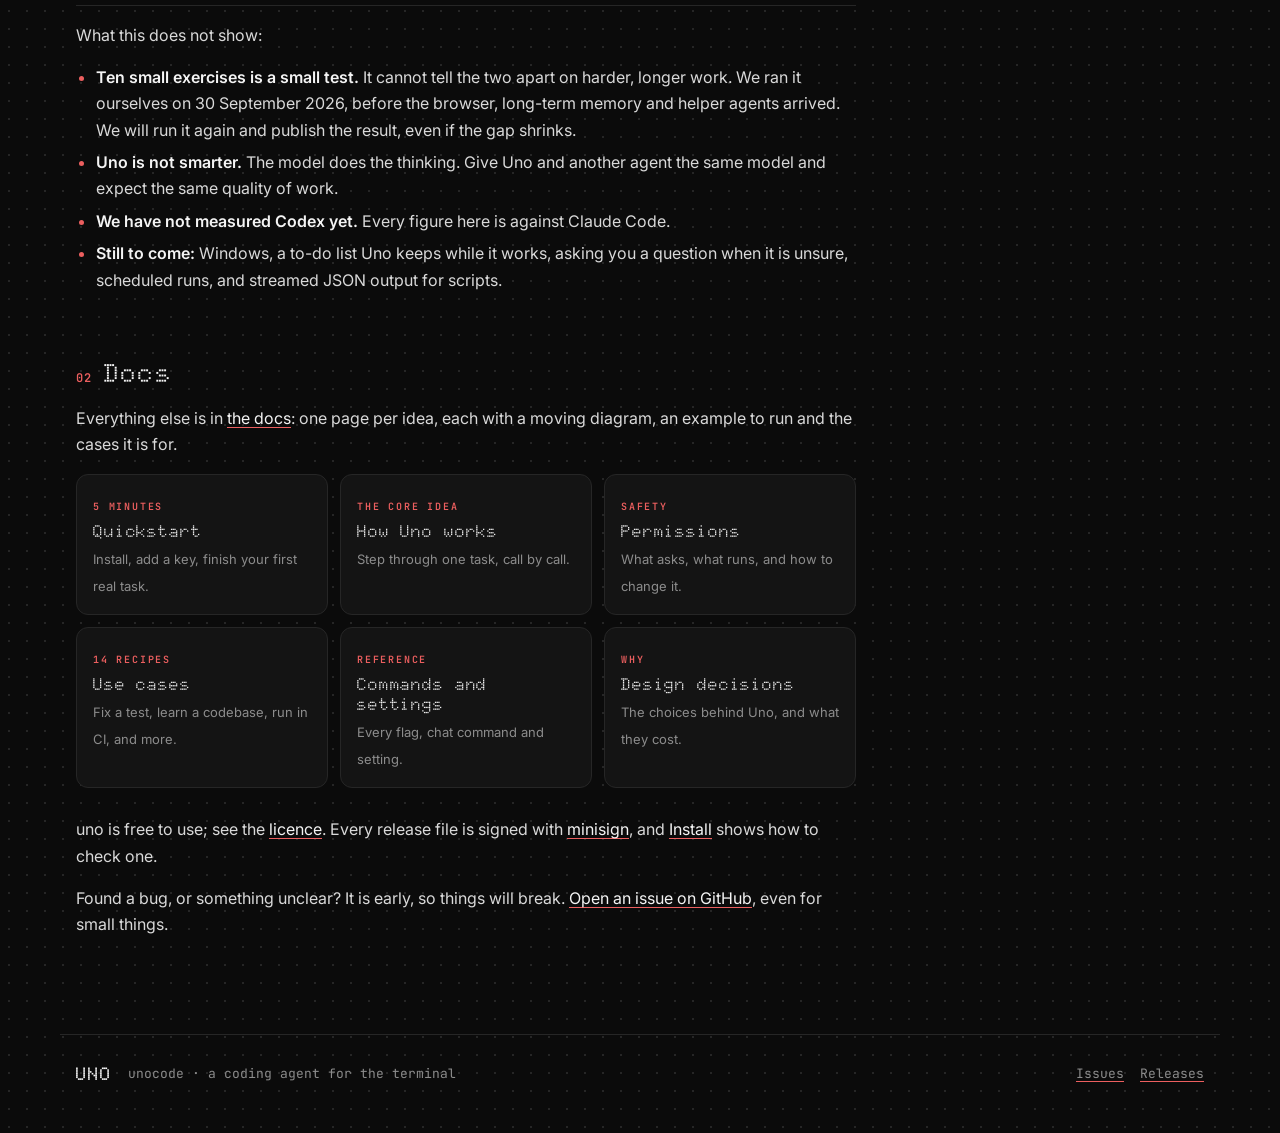
==== commit 331fdc68: "Site from ad56c04" ====
--- a/index.html
+++ b/index.html
@@ -4,12 +4,27 @@
 <meta charset="utf-8">
 <meta name="viewport" content="width=device-width, initial-scale=1">
 <title>unocode · Uno, a coding agent for the terminal</title>
-<meta name="description" content="Uno is a small, fast coding agent for the terminal. It asks before it changes anything, runs commands in a sandbox, and keeps a hard cap on spending.">
+<meta name="description" content="Uno is a small, fast coding agent for the terminal. It asks before it edits your files, runs commands in a sandbox, and keeps a hard cap on spending.">
 <link rel="icon" href="data:image/svg+xml,%3Csvg xmlns='http://www.w3.org/2000/svg' viewBox='0 0 16 16'%3E%3Crect width='16' height='16' rx='3' fill='%230b0b0b'/%3E%3Ccircle cx='8' cy='8' r='3.5' fill='%23ec5f5f'/%3E%3C/svg%3E">
 <link rel="preconnect" href="https://fonts.googleapis.com">
 <link rel="preconnect" href="https://fonts.gstatic.com" crossorigin>
 <link href="https://fonts.googleapis.com/css2?family=Doto:wght@700;900&family=JetBrains+Mono:wght@400;600&family=Inter:wght@400;500;600&display=swap" rel="stylesheet">
 <link rel="stylesheet" href="style.css">
+<script>
+// The old one-page manual's links (#permissions, #install, ...) now live in the docs.
+const moved = {
+  install: "install", update: "install", verify: "install", "first-run": "quickstart",
+  commands: "cli", chat: "chatref", screen: "screen", permissions: "permissions",
+  sandbox: "sandbox", spending: "spending", sessions: "sessions", settings: "settings",
+  context: "instructions", helpers: "helpers", web: "web", mcp: "mcp", hooks: "hooks",
+};
+function follow() {
+  const id = location.hash.slice(1);
+  if (Object.prototype.hasOwnProperty.call(moved, id)) location.replace("docs.html#/" + moved[id]);
+}
+follow();
+addEventListener("hashchange", follow);
+</script>
 </head>
 <body>
 
@@ -17,10 +32,9 @@
   <a class="mark" href="#top" aria-label="unocode home"><span class="dots">UNO</span><span class="name">UNOCODE</span></a>
   <nav class="toplinks">
     <a href="#why">Why Uno</a>
-    <a href="#install">Install</a>
-    <a href="#commands">Commands</a>
-    <a href="#permissions">Permissions</a>
+    <a href="docs.html#/install">Install</a>
     <a href="https://github.com/motiontic/unocode-releases/releases">Releases</a>
+    <a href="docs.html">Docs</a>
   </nav>
 </header>
 
@@ -29,7 +43,7 @@
 <section class="hero">
   <p class="eyebrow"><span class="live"></span> CODING AGENT FOR THE TERMINAL</p>
   <h1 class="dots">Hey Uno.</h1>
-  <p class="lede">Uno reads your project, edits files and runs commands. It asks before it changes anything, runs shell commands in a sandbox, can undo every file change, and stops at a hard spending cap. It starts in milliseconds and is about 3 MB. It is young and does not do everything yet, so <a href="#why">here is where it stands</a>.</p>
+  <p class="lede">Uno reads your project, edits files and runs commands. It asks before it edits your files, runs shell commands in a sandbox, can undo every file change, and stops at a hard spending cap. It starts in milliseconds and is about 3 MB. It is young and does not do everything yet, so <a href="#why">here is where it stands</a>.</p>
 
   <div class="install" role="tablist" aria-label="Ways to install">
     <div class="tabs">
@@ -40,40 +54,18 @@
     <div class="cmd" data-panel="curl"><code>curl -fsSL https://unocode.motiontic.com/install.sh | sh</code><button class="copy" aria-label="Copy">COPY</button></div>
     <div class="cmd" data-panel="brew" hidden><code>brew install motiontic/tap/uno</code><button class="copy" aria-label="Copy">COPY</button></div>
     <div class="cmd" data-panel="npm" hidden><code>npm i -g @motiontic/uno</code><button class="copy" aria-label="Copy">COPY</button></div>
-    <p class="fine">macOS and Linux, arm64 and x86_64. Then run <code>uno</code> in a project folder.</p>
+    <p class="fine">macOS and Linux, arm64 and x86_64. Then run <code>uno</code> in a project folder. New here? <a href="docs.html#/quickstart">Read the quickstart</a> or <a href="docs.html">browse the docs</a>.</p>
   </div>
 
   <div class="cards">
-    <div class="card"><span class="num">01</span><h3>ASKS FIRST</h3><p>Edits and shell commands wait for your say-so, unless a rule or mode allows them.</p></div>
+    <div class="card"><span class="num">01</span><h3>ASKS FIRST</h3><p>File edits wait for your say-so, unless a rule or mode allows them. Shell commands run inside the sandbox; one that needs to leave it asks.</p></div>
     <div class="card"><span class="num">02</span><h3>SANDBOXED</h3><p>Shell commands cannot write outside the project, read your secrets or reach the network.</p></div>
     <div class="card"><span class="num">03</span><h3>UNDOABLE</h3><p>Every file change is recorded, so <code>uno undo</code> puts it back.</p></div>
     <div class="card"><span class="num">04</span><h3>CAPPED</h3><p>Spending on model calls stops at a cap you set, $5.00 unless you change it.</p></div>
   </div>
 </section>
 
-<div class="layout">
-<aside class="toc" aria-label="Contents">
-  <p class="toc-title">CONTENTS</p>
-  <a href="#why">Why Uno</a>
-  <a href="#install">Install</a>
-  <a href="#first-run">First run</a>
-  <a href="#commands">Commands</a>
-  <a href="#chat">In the chat</a>
-  <a href="#screen">The screen</a>
-  <a href="#permissions">Permissions</a>
-  <a href="#sandbox">The sandbox</a>
-  <a href="#spending">Spending</a>
-  <a href="#sessions">Sessions and undo</a>
-  <a href="#settings">Settings</a>
-  <a href="#context">Instructions, memory, skills</a>
-  <a href="#helpers">Helper agents</a>
-  <a href="#web">Web, browser and images</a>
-  <a href="#mcp">MCP servers</a>
-  <a href="#hooks">Hooks</a>
-  <a href="#update">Update and uninstall</a>
-  <a href="#verify">Check a download</a>
-</aside>
-
+<div class="layout solo">
 <article class="doc">
 
 <section id="why">
@@ -105,258 +97,19 @@
 </ul>
 </section>
 
-<section id="install">
-<h2><span class="n">02</span> Install</h2>
-<p>Pick one. All three install the same program.</p>
-<pre><code><span class="c"># the installer: puts uno in ~/.local/bin</span>
-curl -fsSL https://unocode.motiontic.com/install.sh | sh
-
-<span class="c"># Homebrew</span>
-brew install motiontic/tap/uno
-
-<span class="c"># npm (Node 18 or later)</span>
-npm i -g @motiontic/uno</code></pre>
-<ul>
-  <li>The installer checks the download against the release's checksums, and against its signature when <a href="https://jedisct1.github.io/minisign/">minisign</a> is installed. Set <code>UNO_VERSION=0.2.0</code> to install a particular version, or <code>UNO_INSTALL_DIR</code> to install somewhere other than <code>~/.local/bin</code>. If that folder is not on your <code>PATH</code>, it tells you the line to add.</li>
-  <li>Works on macOS and Linux, on Apple Silicon, Intel, arm64 and x86_64 machines. The Linux build runs on any distribution. Windows is not supported yet.</li>
-  <li>On Linux the sandbox needs <code>bubblewrap</code> from your package manager (<code>sudo apt install bubblewrap</code>, <code>sudo dnf install bubblewrap</code>). Without it, shell commands ask before they run.</li>
-</ul>
-</section>
-
-<section id="first-run">
-<h2><span class="n">03</span> First run</h2>
-<p>Uno talks to the model provider with your own API key. Put the key in <code>~/.config/uno/.env</code> so it works in any folder:</p>
-<pre><code>mkdir -p ~/.config/uno
-echo 'ANTHROPIC_API_KEY=sk-ant-...' &gt;&gt; ~/.config/uno/.env
-chmod 600 ~/.config/uno/.env</code></pre>
-<p>Keys are read from the environment first, then from a <code>.env</code> file in the folder you run <code>uno</code> in, then from <code>~/.config/uno/.env</code>. The names are <code>ANTHROPIC_API_KEY</code>, <code>OPENAI_API_KEY</code>, <code>GOOGLE_API_KEY</code>, and <code>OPENAI_COMPAT_API_KEY</code> for other servers.</p>
-<pre><code>cd your-project
-uno                                           <span class="c"># open a chat</span>
-uno -p "add a test for parse_date"             <span class="c"># run one task and print the answer</span>
-uno --model gpt-6-luna                        <span class="c"># another model</span>
-uno --provider openai-compat --base-url http://localhost:11434/v1 --model qwen3</code></pre>
-<p>The default model is <code>claude-sonnet-5</code>. The provider is worked out from the model's name: Anthropic, OpenAI, Gemini, or any OpenAI-compatible server with <code>--provider openai-compat</code> and <code>--base-url</code>.</p>
-</section>
-
-<section id="commands">
-<h2><span class="n">04</span> Commands</h2>
-<table>
-<thead><tr><th>Command</th><th>What it does</th></tr></thead>
-<tbody>
-<tr><td><code>uno</code></td><td>Open a chat. Type <code>/help</code> inside it for commands and keys</td></tr>
-<tr><td><code>uno -p "&lt;prompt&gt;"</code></td><td>Run one task and print the answer. A prompt piped in works too</td></tr>
-<tr><td><code>uno --resume [id] -p "…"</code></td><td>Continue a session; the newest one if no id is given</td></tr>
-<tr><td><code>uno --fork &lt;id&gt; -p "…"</code></td><td>Copy a session and continue the copy</td></tr>
-<tr><td><code>uno sessions</code></td><td>List this folder's sessions</td></tr>
-<tr><td><code>uno undo [--all] [--force]</code></td><td>Put back files the model changed</td></tr>
-<tr><td><code>uno trust [--status|--remove]</code></td><td>Let this folder's own settings, hooks and MCP servers take effect</td></tr>
-<tr><td><code>uno settings</code></td><td>Show the settings in effect and where each came from</td></tr>
-<tr><td><code>uno mcp login|logout &lt;name&gt;</code></td><td>Sign in to an HTTP MCP server in the browser, or forget the sign-in</td></tr>
-<tr><td><code>uno mcp status</code></td><td>Show each MCP server and how it signs in</td></tr>
-<tr><td><code>uno spend</code></td><td>Show spending against the cap</td></tr>
-<tr><td><code>uno update</code></td><td>Install the newest release, when uno came from the installer</td></tr>
-<tr><td><code>uno --version</code>, <code>--help</code></td><td>The version, or every option</td></tr>
-</tbody>
-</table>
-<p>Useful options: <code>--model</code>, <code>--mode</code> (see <a href="#permissions">Permissions</a>), <code>--allow "bash(cargo test)"</code>, <code>--max-cost 0.50</code> for one run, <code>--max-turns</code>, <code>--no-search</code>, <code>--no-memory</code>, <code>--image &lt;path&gt;</code>, <code>--output json</code> and <code>--screen dot|chat</code>. <code>uno --help</code> lists them all.</p>
-</section>
-
-<section id="chat">
-<h2><span class="n">05</span> In the chat</h2>
-<div class="two">
-<table>
-<thead><tr><th>Command</th><th>What it does</th></tr></thead>
-<tbody>
-<tr><td><code>/help</code></td><td>Commands and keys</td></tr>
-<tr><td><code>/mode [name]</code></td><td>Show or set the mode</td></tr>
-<tr><td><code>/model [name]</code></td><td>Show or set the model for the next turn</td></tr>
-<tr><td><code>/undo [all]</code></td><td>Put back the last file change, or all of them</td></tr>
-<tr><td><code>/sessions</code>, <code>/resume</code>, <code>/fork</code></td><td>Earlier conversations</td></tr>
-<tr><td><code>/compact</code></td><td>Shorten the conversation now, keeping a summary</td></tr>
-<tr><td><code>/cost</code></td><td>Spending in this chat and in total</td></tr>
-<tr><td><code>/status</code>, <code>/context</code>, <code>/budget</code></td><td>The agent's state, the context window, the spending</td></tr>
-<tr><td><code>/trust</code>, <code>/mcp</code>, <code>/skills</code>, <code>/memory</code></td><td>Trust, MCP servers, skills, long-term memory</td></tr>
-<tr><td><code>/reload</code></td><td>Read settings, skills, MCP servers and instructions again</td></tr>
-<tr><td><code>/quit</code></td><td>Leave</td></tr>
-</tbody>
-</table>
-<table>
-<thead><tr><th>Key</th><th>What it does</th></tr></thead>
-<tbody>
-<tr><td><kbd>Enter</kbd></td><td>Send</td></tr>
-<tr><td><kbd>\</kbd> then <kbd>Enter</kbd></td><td>A new line</td></tr>
-<tr><td><kbd>Esc</kbd> or <kbd>Ctrl-C</kbd></td><td>Stop the turn</td></tr>
-<tr><td><kbd>Ctrl-D</kbd></td><td>Leave</td></tr>
-<tr><td><kbd>↑</kbd> <kbd>↓</kbd></td><td>Earlier prompts</td></tr>
-<tr><td><kbd>PgUp</kbd> <kbd>PgDn</kbd></td><td>Scroll back</td></tr>
-<tr><td><kbd>Ctrl-V</kbd></td><td>Paste a picture from the clipboard</td></tr>
-<tr><td><code>@path</code>, or drag a file in</td><td>Attach an image</td></tr>
-</tbody>
-</table>
+<section id="docs">
+<h2><span class="n">02</span> Docs</h2>
+<p>Everything else is in <a href="docs.html">the docs</a>: one page per idea, each with a moving diagram, an example to run and the cases it is for.</p>
+<div class="tiles">
+  <a class="tile" href="docs.html#/quickstart"><small>5 MINUTES</small><b>Quickstart</b><span>Install, add a key, finish your first real task.</span></a>
+  <a class="tile" href="docs.html#/how"><small>THE CORE IDEA</small><b>How Uno works</b><span>Step through one task, call by call.</span></a>
+  <a class="tile" href="docs.html#/permissions"><small>SAFETY</small><b>Permissions</b><span>What asks, what runs, and how to change it.</span></a>
+  <a class="tile" href="docs.html#/usecases"><small>14 RECIPES</small><b>Use cases</b><span>Fix a test, learn a codebase, run in CI, and more.</span></a>
+  <a class="tile" href="docs.html#/cli"><small>REFERENCE</small><b>Commands and settings</b><span>Every flag, chat command and setting.</span></a>
+  <a class="tile" href="docs.html#/decisions"><small>WHY</small><b>Design decisions</b><span>The choices behind Uno, and what they cost.</span></a>
 </div>
-<p>To start a prompt with a slash, write two: <code>//etc/hosts</code>.</p>
-</section>
-
-<section id="screen">
-<h2><span class="n">06</span> The screen</h2>
-<p>The chat fills the window. A new chat opens on a welcome: Uno in large dots, then cards about the folder, the guards and the budget. From the first prompt a strip of cards runs across the top, showing what Uno is doing, how full the context window is and what has been spent, and the conversation takes the full width below it. In a short window the strip folds to one line. A permission question opens at the bottom of the conversation. Choose with <kbd>←</kbd> <kbd>→</kbd> and <kbd>Enter</kbd>, or press <kbd>y</kbd>, <kbd>a</kbd> or <kbd>n</kbd>. When you leave, the conversation is printed into the terminal, so its scrollback keeps it.</p>
-<p>If you prefer the terminal's own scrollback, selection and search while you work, use the scrolling chat. It has the same look, and <code>/status</code>, <code>/context</code> and <code>/budget</code> print the cards into it. Choose it with <code>--screen chat</code>, <code>UNO_SCREEN=chat</code>, or in settings:</p>
-<pre><code>{ "ui": { "screen": "chat", "accent": "yellow" } }</code></pre>
-<p><code>accent</code> is <code>red</code> (the default) or <code>yellow</code>. Windows smaller than 80 × 14 get the scrolling chat. <code>NO_COLOR</code> turns colour off.</p>
-</section>
-
-<section id="permissions">
-<h2><span class="n">07</span> Permissions</h2>
-<p>When a tool call needs your say-so, the chat asks. <kbd>y</kbd> allows it once, <kbd>a</kbd> for the rest of the session, <kbd>n</kbd> refuses. <kbd>a</kbd> on a file change covers every file change in the project for the session; on a shell command, it covers commands that start the same way.</p>
-<table>
-<thead><tr><th>Mode</th><th>Edits</th><th>Shell commands</th><th>Meant for</th></tr></thead>
-<tbody>
-<tr><td><code>default</code></td><td>ask</td><td>ask</td><td>everyday work; the chat starts here</td></tr>
-<tr><td><code>accept-edits</code></td><td>go ahead inside the project</td><td>ask</td><td>when you will review and undo if needed; <code>-p</code> starts here</td></tr>
-<tr><td><code>plan</code></td><td>refused, except the plan file</td><td>refused</td><td>reading and thinking only</td></tr>
-<tr><td><code>bypass</code></td><td>go ahead</td><td>go ahead</td><td>folders you trust completely; <code>deny</code> rules still hold</td></tr>
-</tbody>
-</table>
-<p>Set the mode with <code>--mode</code> or <code>/mode</code>. <code>--dangerously-skip-permissions</code> is the same as <code>--mode bypass</code>. With <code>-p</code> there is no one to ask, so anything that needs a say-so is refused, and the run exits with code 2.</p>
-<p>Rules are <code>tool</code> or <code>tool(pattern)</code>, in <code>allow</code>, <code>ask</code> and <code>deny</code> lists. <code>deny</code> beats <code>ask</code>, which beats <code>allow</code>:</p>
-<pre><code>{
-  "permissions": {
-    "allow": ["bash(cargo test)", "bash(npm run lint)", "web_fetch(docs.rs)"],
-    "deny":  ["bash(git push)"]
-  }
-}</code></pre>
-<p>The tools are <code>read</code>, <code>write</code>, <code>edit</code> (<code>apply_patch</code> on OpenAI models), <code>grep</code>, <code>glob</code>, <code>bash</code>, <code>web_fetch</code>, and MCP tools as <code>mcp__&lt;server&gt;__&lt;tool&gt;</code>. Files under <code>.git/</code>, <code>.uno/</code> and <code>.claude/</code> are never changed, and <code>.env</code> and key files are never read.</p>
-</section>
-
-<section id="sandbox">
-<h2><span class="n">08</span> The sandbox</h2>
-<p>Shell commands run in the operating system's sandbox: Seatbelt on macOS, bubblewrap on Linux. Inside it, a command can write to the project and temporary folders only. It cannot read <code>.env</code> files or credential folders such as <code>~/.ssh</code> and <code>~/.aws</code>, and it has no network.</p>
-<ul>
-  <li>A command that needs more, such as installing packages, can ask to run outside the sandbox. That always asks you first.</li>
-  <li>An allowed command (<code>--allow "bash(cargo test)"</code>, or a rule) runs unconfined on your machine, so keep rules narrow.</li>
-  <li><code>--no-sandbox</code> turns the sandbox off for a run; every command then asks.</li>
-</ul>
-</section>
-
-<section id="spending">
-<h2><span class="n">09</span> Spending</h2>
-<p>Every model call is priced and recorded before it can push spending past the cap. The cap is $5.00 in total unless you set another with <code>UNO_SPEND_CAP_USD</code>, for example <code>export UNO_SPEND_CAP_USD=50</code>. <code>uno spend</code> and <code>/cost</code> show where you are, and <code>--max-cost 0.50</code> limits a single run.</p>
-<p>A model missing from the price table is charged at a deliberately high rate, so the total can overstate what you really spent. Your provider's own dashboard has the real figures.</p>
-</section>
-
-<section id="sessions">
-<h2><span class="n">10</span> Sessions and undo</h2>
-<p>Every conversation is saved per folder. <code>uno sessions</code> lists them, <code>uno --resume</code> continues the newest, and <code>uno --fork &lt;id&gt;</code> continues a copy. Long conversations are shortened before they outgrow the model's window, keeping a summary.</p>
-<p>Every file change the model makes is recorded. <code>uno undo</code> (or <code>/undo</code>) puts back the newest change, and <code>--all</code> puts back the whole session's. If something else changed the file since, undo stops and says so; <code>--force</code> puts it back anyway.</p>
-</section>
-
-<section id="settings">
-<h2><span class="n">11</span> Settings</h2>
-<p>Settings are JSON, read from:</p>
-<ul>
-  <li><code>~/.config/uno/settings.json</code>: yours, for every project;</li>
-  <li><code>.uno/settings.json</code> and <code>.claude/settings.json</code> in the project, which count only after <code>uno trust</code>, and stop counting when they change until you trust the folder again.</li>
-</ul>
-<pre><code>{
-  "model": "claude-sonnet-5",
-  "mode": "default",
-  "permissions": { "allow": [], "ask": [], "deny": [] },
-  "sandbox": { "enabled": true },
-  "web": { "search": true },
-  "memory": { "enabled": true },
-  "skills": { "claude_home": false },
-  "ui": { "screen": "dot", "accent": "red" },
-  "hooks": {},
-  "mcpServers": {}
-}</code></pre>
-<p><code>uno settings</code> prints what is in effect and which file each value came from. Data such as sessions, memory and the spend record live in <code>~/.local/share/uno</code>.</p>
-</section>
-
-<section id="context">
-<h2><span class="n">12</span> Instructions, memory, skills</h2>
-<ul>
-  <li><strong>Instructions.</strong> <code>AGENTS.md</code> in the project (or <code>CLAUDE.md</code> where there is none) is read at the start of every session.</li>
-  <li><strong>Long-term memory.</strong> Markdown notes Uno keeps between sessions, one set for all projects and one for each project, read at the start and updated as it learns. <code>/memory</code> shows them; <code>--no-memory</code> or <code>"memory": {"enabled": false}</code> turns memory off.</li>
-  <li><strong>Past sessions.</strong> Uno can search earlier conversations for what was said and done, and read around a match. It looks in this project unless you ask for another or for all of them, and it searches your prompts, its replies and the commands and edits it made, not file contents or command output.</li>
-  <li><strong>Skills.</strong> Folders with a <code>SKILL.md</code> (a <code>name</code> and <code>description</code> up top, then instructions) in <code>.agents/skills</code> or <code>.claude/skills</code>, in the project or your home folder. The model sees each skill's name and description, and reads the whole file when a task matches. <code>/skills</code> lists them. <code>~/.claude/skills</code> is used only with <code>"skills": {"claude_home": true}</code>.</li>
-</ul>
-</section>
-
-<section id="helpers">
-<h2><span class="n">13</span> Helper agents</h2>
-<p>Uno can hand a side job to a helper: a fresh copy of itself that does the work and sends back a short report. Long searches and test logs stay out of the main conversation, so it stays short and cheap.</p>
-<ul>
-  <li><strong>Explore helpers</strong> read and search, on the provider's cheaper model, and several can run side by side.</li>
-  <li><strong>General helpers</strong> can also edit and run commands, one at a time, on your session's model, under the same permissions, sandbox and hooks as Uno itself.</li>
-  <li>Up to four run at once. Each stops after 50 model turns, 10 minutes, or a quarter of the spending cap left when it started.</li>
-</ul>
-</section>
-
-<section id="web">
-<h2><span class="n">14</span> Web, browser and images</h2>
-<ul>
-  <li><strong>Search.</strong> On Anthropic, OpenAI and Gemini models, the model can use the provider's own web search, which the provider bills at about a cent a search. The pages an answer cites are listed after it. Turn it off with <code>--no-search</code> or <code>"web": {"search": false}</code>.</li>
-  <li><strong>Reading pages.</strong> <code>web_fetch</code> reads one public page as text. It refuses private and local addresses, and asks unless a rule covers the site: <code>web_fetch(docs.rs)</code>, <code>web_fetch(*.github.com)</code>.</li>
-  <li><strong>A real browser.</strong> For pages that need JavaScript, a sign-in, or clicking and typing, Uno drives a browser through agent-browser, which you install yourself: <code>brew install agent-browser</code> or <code>npm i -g agent-browser</code>. The first browsing command of a session asks, and then plain browsing is covered for that session. It starts with a fresh browser profile with no logins, and uses your own only when you ask for it in a prompt, asking every time.</li>
-  <li><strong>Images.</strong> Attach PNG, JPEG, GIF or WebP files: drag them in, type <code>@path</code>, press <kbd>Ctrl-V</kbd> for the clipboard, or pass <code>--image</code> with <code>-p</code>. Large images are shrunk, and location data is removed before sending. The model can also read images in the project.</li>
-</ul>
-</section>
-
-<section id="mcp">
-<h2><span class="n">15</span> MCP servers</h2>
-<p>Declare servers under <code>mcpServers</code>, in the same shape as Claude Code, in your settings, the project's <code>.mcp.json</code> or <code>.uno/settings.json</code>:</p>
-<pre><code>{
-  "mcpServers": {
-    "files":  { "command": "npx", "args": ["-y", "@modelcontextprotocol/server-filesystem", "."] },
-    "github": { "type": "http", "url": "https://api.githubcopilot.com/mcp/" }
-  }
-}</code></pre>
-<ul>
-  <li>However many servers you add, the model sees two small tools, one to find an MCP tool and one to call it. So adding servers costs almost nothing, and nothing starts until the model first uses one.</li>
-  <li>Each call asks. In the chat you can allow it once, the tool, the whole server, or every MCP tool for the session. As rules: <code>mcp__github__create_issue</code>, <code>mcp__github</code>, or <code>mcp</code>.</li>
-  <li>A project's servers load only after <code>uno trust</code>. Your API keys are never passed to a server.</li>
-  <li>Servers that sign in through the browser need <code>uno mcp login &lt;name&gt;</code> once (<code>--no-browser</code> prints the address instead). A browser never opens by itself during a run. Tokens are kept in <code>~/.config/uno/mcp-tokens.json</code>, readable by you only, and never shown to the model.</li>
-</ul>
-</section>
-
-<section id="hooks">
-<h2><span class="n">16</span> Hooks</h2>
-<p>Your own commands, run at five points, on Claude Code's contract: <code>PreToolUse</code>, <code>PostToolUse</code>, <code>UserPromptSubmit</code>, <code>Stop</code> and <code>SessionStart</code>.</p>
-<pre><code>{
-  "hooks": {
-    "PreToolUse": [
-      { "matcher": "Bash", "hooks": [{ "type": "command", "command": "~/bin/no-rm.sh", "timeout": 10 }] }
-    ]
-  }
-}</code></pre>
-<ul>
-  <li>The hook gets the event as JSON on standard input, and runs in the project folder without your API keys.</li>
-  <li>Exit code 2, or <code>"decision": "block"</code>, blocks: the tool call is not run, the prompt is not sent, or the model keeps going instead of stopping.</li>
-  <li>A hook can only make things stricter. A <code>PreToolUse</code> hook that times out or cannot start blocks the call.</li>
-  <li>Project hooks count only after <code>uno trust</code>.</li>
-</ul>
-</section>
-
-<section id="update">
-<h2><span class="n">17</span> Update and uninstall</h2>
-<table>
-<thead><tr><th>Installed with</th><th>Update</th><th>Uninstall</th></tr></thead>
-<tbody>
-<tr><td>the installer</td><td><code>uno update</code></td><td><code>rm ~/.local/bin/uno ~/.local/bin/.uno-installed</code></td></tr>
-<tr><td>Homebrew</td><td><code>brew upgrade uno</code></td><td><code>brew uninstall uno</code></td></tr>
-<tr><td>npm</td><td><code>npm i -g @motiontic/uno</code></td><td><code>npm rm -g @motiontic/uno</code></td></tr>
-</tbody>
-</table>
-<p><code>uno update</code> checks the new release's signature with the key built into uno, and makes sure it starts before replacing the old one. Your settings and data are in <code>~/.config/uno</code> and <code>~/.local/share/uno</code>; delete those too to remove everything.</p>
-</section>
-
-<section id="verify">
-<h2><span class="n">18</span> Check a download</h2>
-<p>Every release file on <a href="https://github.com/motiontic/unocode-releases/releases">GitHub</a> has a <a href="https://jedisct1.github.io/minisign/">minisign</a> signature beside it, and the public key is in <a href="https://github.com/motiontic/unocode-releases/blob/main/minisign.pub">minisign.pub</a>:</p>
-<pre><code>minisign -V -p minisign.pub -m uno-aarch64-apple-darwin</code></pre>
-<p>The signed comment names the version and the machine type, for example <code>uno 0.2.0 aarch64-apple-darwin</code>.</p>
-<p>uno is free to use; see the <a href="https://github.com/motiontic/unocode-releases/blob/main/LICENSE">licence</a>.</p>
-<p>Found a bug, or something here unclear? It is early, so things will break. <a href="https://github.com/motiontic/unocode-releases/issues">Open an issue on GitHub</a>, even for small things.</p>
+<p>uno is free to use; see the <a href="https://github.com/motiontic/unocode-releases/blob/main/LICENSE">licence</a>. Every release file is signed with <a href="https://jedisct1.github.io/minisign/">minisign</a>, and <a href="docs.html#/install">Install</a> shows how to check one.</p>
+<p>Found a bug, or something unclear? It is early, so things will break. <a href="https://github.com/motiontic/unocode-releases/issues">Open an issue on GitHub</a>, even for small things.</p>
 </section>
 
 </article>
--- a/style.css
+++ b/style.css
@@ -229,6 +229,23 @@
 td:first-child { white-space: nowrap; }
 .two { display: grid; grid-template-columns: 1fr 1fr; gap: 24px; }
 .two table td:first-child { white-space: normal; }
+.layout.solo { grid-template-columns: minmax(0, 1fr); }
+
+/* Tiles into the docs (the landing page and the docs home) */
+.tiles { display: grid; grid-template-columns: repeat(3, minmax(0, 1fr)); gap: 12px; margin: 16px 0 28px; }
+.tile {
+  display: block;
+  padding: 16px;
+  background: var(--card);
+  border: 1px solid var(--line);
+  border-radius: 12px;
+  text-decoration: none;
+  color: var(--fg);
+}
+.tile:hover { border-color: var(--accent); color: var(--fg); }
+.tile small { font: 600 10px var(--mono); letter-spacing: 0.18em; color: var(--accent); }
+.tile b { display: block; margin: 4px 0; font: 700 17px var(--dots); letter-spacing: 0.05em; color: var(--str); }
+.tile span { font-size: 13px; color: var(--dim); }
 
 .foot {
   display: flex;
@@ -249,6 +266,7 @@
   .layout { grid-template-columns: minmax(0, 1fr); gap: 0; }
   .toc { display: none; }
   .two { grid-template-columns: 1fr; gap: 0; }
+  .tiles { grid-template-columns: 1fr 1fr; }
 }
 
 @media (max-width: 560px) {
@@ -256,6 +274,7 @@
   .hero { padding-top: 44px; }
   .lede { font-size: 16px; }
   .cards { grid-template-columns: 1fr; }
+  .tiles { grid-template-columns: 1fr; }
   .cmd code { font-size: 13px; }
   .doc table { display: block; overflow-x: auto; }
   td:first-child { white-space: normal; }
